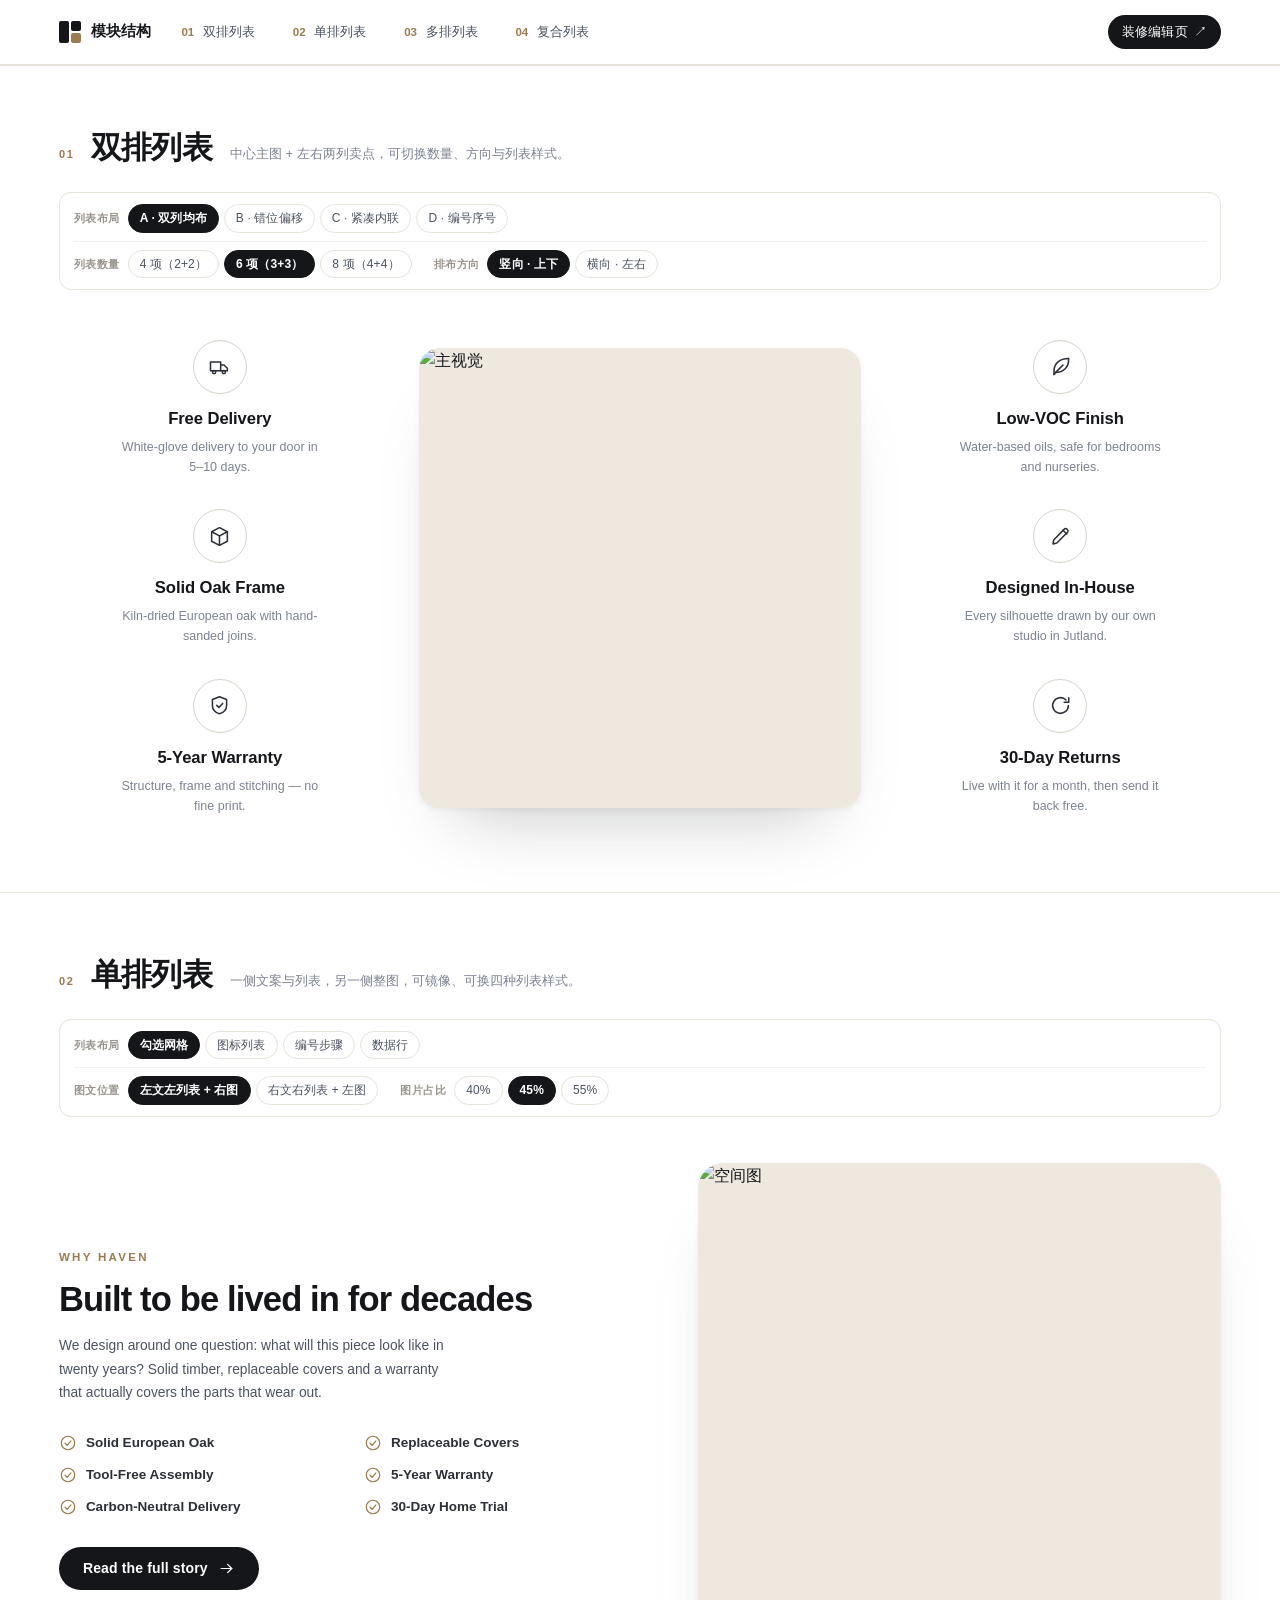
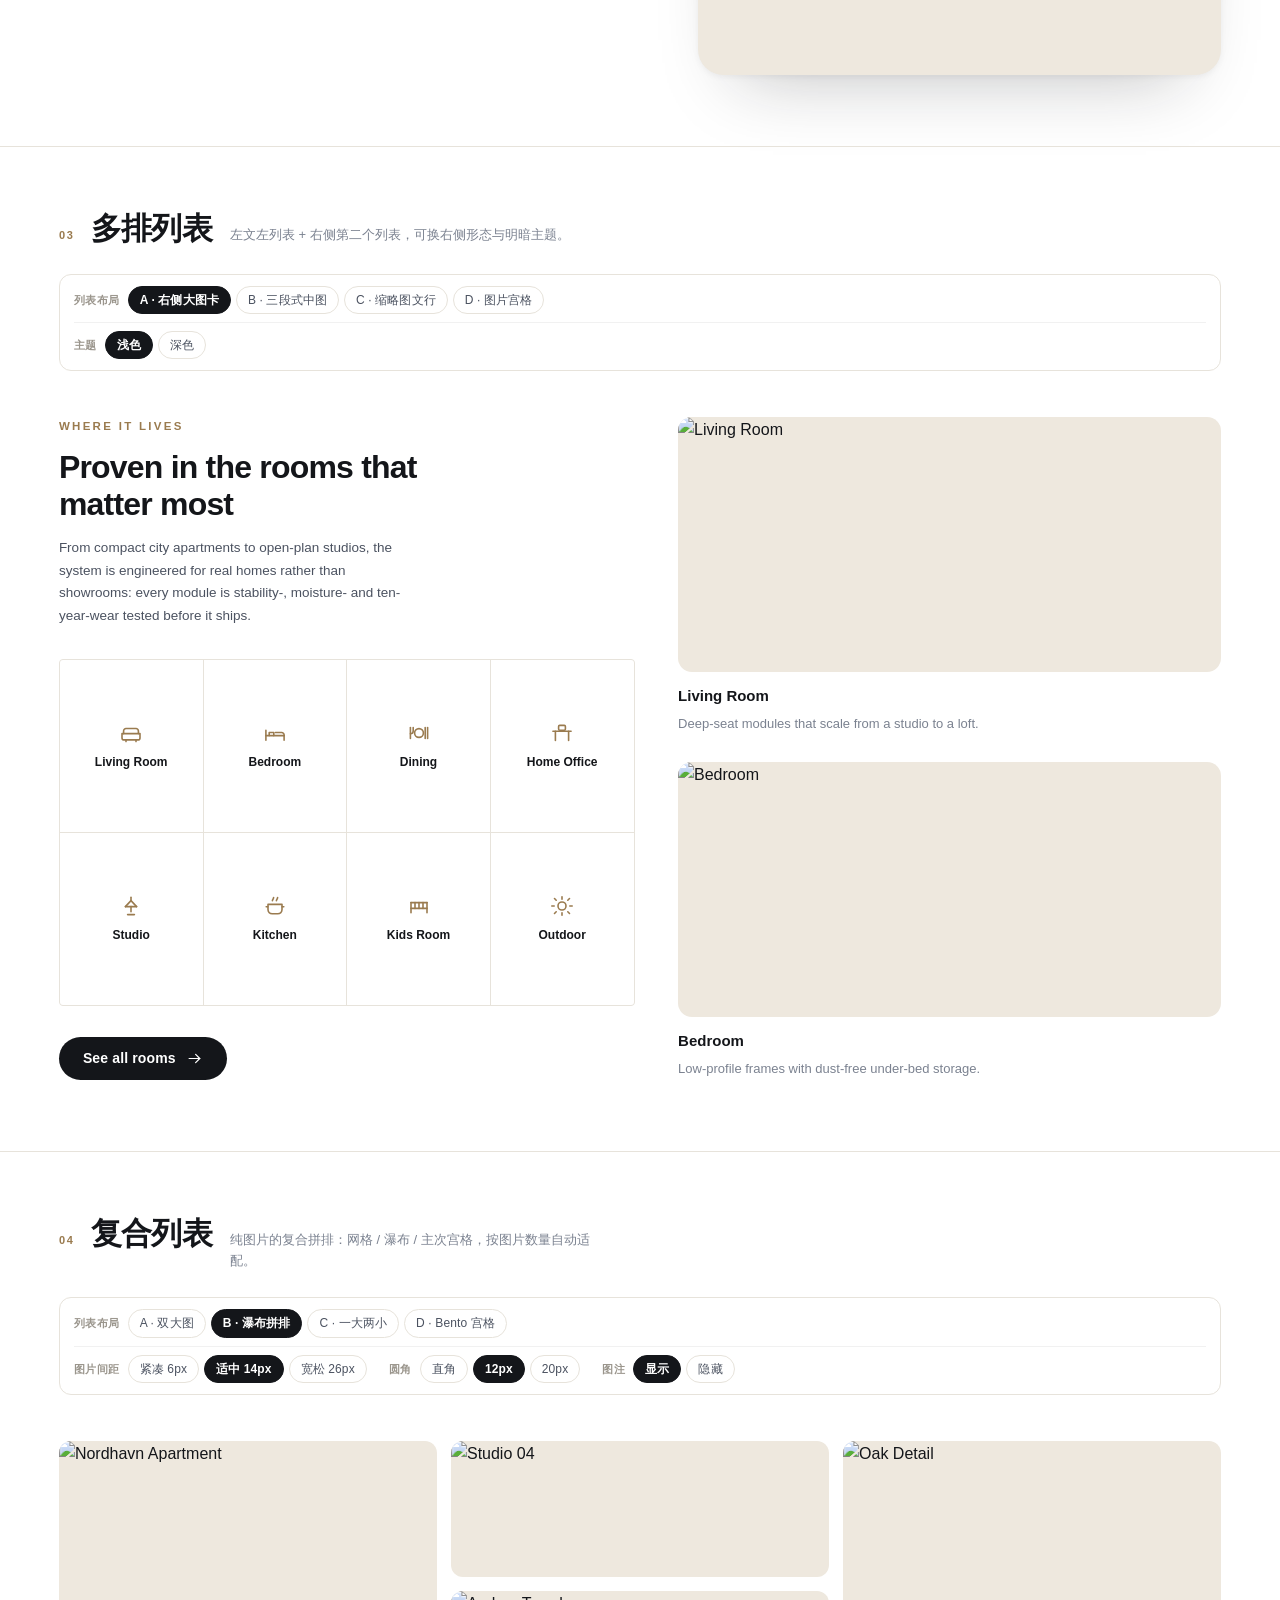
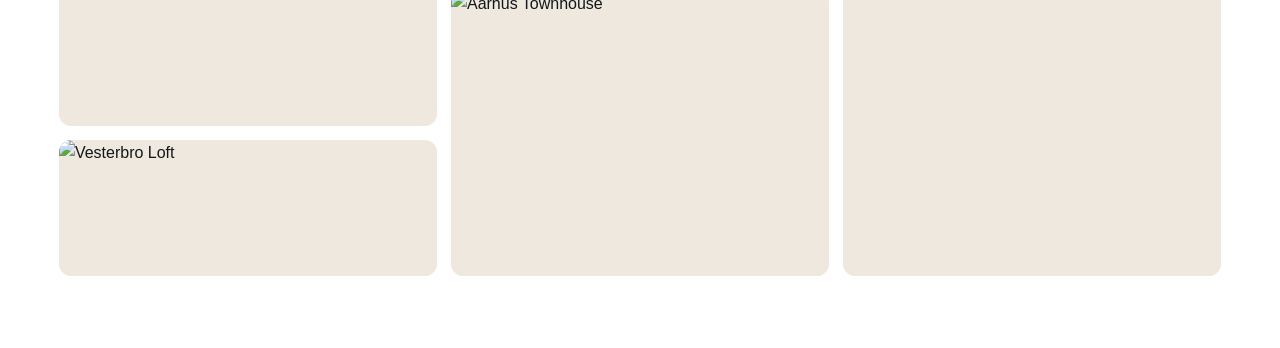
==== index.html @ e8565718 "装修编辑页：4 种结构排版切换 + 主图/列表/图文布局设置" ====
<!DOCTYPE html>
<html lang="zh-CN">
<head>
<meta charset="utf-8">
<meta name="viewport" content="width=device-width, initial-scale=1">
<title>模块结构 · 排版变体库</title>
<meta name="description" content="四类模块的多种排版切换：双排列表 / 单排列表 / 多排列表 / 复合列表。">
<link rel="stylesheet" href="assets/css/base.css">
<link rel="stylesheet" href="assets/css/mod1.css">
<link rel="stylesheet" href="assets/css/mod2.css">
<link rel="stylesheet" href="assets/css/mod3.css">
<link rel="stylesheet" href="assets/css/mod4.css">
</head>
<body>

<header class="topbar">
  <div class="topbar__inner">
    <a class="topbar__brand" href="#top">
      <span class="brand-mark"><i></i><i></i><i></i></span>
      模块结构
    </a>
    <nav class="topbar__nav">
      <a href="#m1"><b>01</b> 双排列表</a>
      <a href="#m2"><b>02</b> 单排列表</a>
      <a href="#m3"><b>03</b> 多排列表</a>
      <a href="#m4"><b>04</b> 复合列表</a>
    </nav>
    <a class="topbar__cta" href="editor.html">
      <span class="topbar__cta-long">装修编辑页</span>
      <span class="topbar__cta-short">编辑</span>
      ↗
    </a>
  </div>
</header>

<main id="top">

  <!-- ============ 结构1 ============ -->
  <section class="mod" id="m1">
    <div class="mod__inner">
      <header class="mod__head">
        <span class="mod__num">01</span>
        <div class="mod__titlewrap">
          <h2 class="mod__title">双排列表</h2>
          <p class="mod__desc">中心主图 + 左右两列卖点，可切换数量、方向与列表样式。</p>
        </div>
      </header>
      <div class="ctrl" data-ctrl="m1"></div>
      <div class="stage" data-stage="m1"></div>
    </div>
  </section>

  <!-- ============ 结构2 ============ -->
  <section class="mod" id="m2">
    <div class="mod__inner">
      <header class="mod__head">
        <span class="mod__num">02</span>
        <div class="mod__titlewrap">
          <h2 class="mod__title">单排列表</h2>
          <p class="mod__desc">一侧文案与列表，另一侧整图，可镜像、可换四种列表样式。</p>
        </div>
      </header>
      <div class="ctrl" data-ctrl="m2"></div>
      <div class="stage" data-stage="m2"></div>
    </div>
  </section>

  <!-- ============ 结构3 ============ -->
  <section class="mod" id="m3">
    <div class="mod__inner">
      <header class="mod__head">
        <span class="mod__num">03</span>
        <div class="mod__titlewrap">
          <h2 class="mod__title">多排列表</h2>
          <p class="mod__desc">左文左列表 + 右侧第二个列表，可换右侧形态与明暗主题。</p>
        </div>
      </header>
      <div class="ctrl" data-ctrl="m3"></div>
      <div class="stage" data-stage="m3"></div>
    </div>
  </section>

  <!-- ============ 结构4 ============ -->
  <section class="mod" id="m4">
    <div class="mod__inner">
      <header class="mod__head">
        <span class="mod__num">04</span>
        <div class="mod__titlewrap">
          <h2 class="mod__title">复合列表</h2>
          <p class="mod__desc">纯图片的复合拼排：网格 / 瀑布 / 主次宫格，按图片数量自动适配。</p>
        </div>
      </header>
      <div class="ctrl" data-ctrl="m4"></div>
      <div class="stage stage--full" data-stage="m4"></div>
    </div>
  </section>

</main>

<script src="assets/js/icons.js"></script>
<script src="assets/js/data.js"></script>
<script src="assets/js/mod1.js"></script>
<script src="assets/js/mod2.js"></script>
<script src="assets/js/mod3.js"></script>
<script src="assets/js/mod4.js"></script>
<script src="assets/js/main.js"></script>
</body>
</html>
---- assets/css/base.css ----
/* =========================================================
   base.css — 设计变量 / 页面骨架 / 控制条 / 通用按钮
   ========================================================= */

:root {
  /* 颜色 */
  --ink: #14161a;
  --ink-soft: #2b2f37;
  --body: #4b5260;
  --muted: #7b8290;
  --line: #e7e3db;
  --line-strong: #d6d1c7;
  --paper: #ffffff;
  --sand: #f6f2ec;
  --sand-deep: #eee8de;
  --accent: #9a7b4f;

  /* 版式 */
  --font: -apple-system, BlinkMacSystemFont, "Segoe UI", "PingFang SC",
    "Hiragino Sans GB", "Microsoft YaHei", Roboto, Helvetica, Arial, sans-serif;
  --serif: "Iowan Old Style", "Palatino Linotype", Georgia, "Songti SC", "Playfair Display", serif;

  --max: 1400px;
  --pad: clamp(20px, 4.6vw, 64px);

  /* 形状 */
  --r-sm: 10px;
  --r-md: 16px;
  --r-lg: 24px;

  /* 阴影 */
  --shadow-s: 0 1px 2px rgba(20, 22, 26, .04), 0 10px 24px -14px rgba(20, 22, 26, .16);
  --shadow-m: 0 2px 6px rgba(20, 22, 26, .05), 0 40px 70px -40px rgba(20, 22, 26, .28);

  color-scheme: light;
}

*, *::before, *::after { box-sizing: border-box; }

html {
  scroll-behavior: smooth;
  scroll-padding-top: 84px;
  -webkit-text-size-adjust: 100%;
}

body {
  margin: 0;
  font-family: var(--font);
  font-size: 16px;
  line-height: 1.65;
  color: var(--ink);
  background: var(--paper);
  -webkit-font-smoothing: antialiased;
  text-rendering: optimizeLegibility;
}

img { display: block; max-width: 100%; }
h1, h2, h3, h4, p, ul, figure { margin: 0; }
ul { list-style: none; padding: 0; }
a { color: inherit; text-decoration: none; }
button { font: inherit; color: inherit; cursor: pointer; border: 0; background: none; }
code {
  font-family: ui-monospace, SFMono-Regular, Menlo, Consolas, monospace;
  font-size: .88em;
  background: var(--sand);
  border: 1px solid var(--line);
  border-radius: 6px;
  padding: 1px 5px;
}
::selection { background: var(--ink); color: #fff; }

/* ---------- 顶栏 ---------- */
.topbar {
  position: sticky;
  top: 0;
  z-index: 60;
  background: rgba(255, 255, 255, .84);
  backdrop-filter: saturate(180%) blur(14px);
  -webkit-backdrop-filter: saturate(180%) blur(14px);
  border-bottom: 1px solid var(--line);
}
.topbar__inner {
  max-width: var(--max);
  margin: 0 auto;
  padding: 0 var(--pad);
  height: 64px;
  display: flex;
  align-items: center;
  justify-content: space-between;
  gap: 20px;
}
.topbar__brand {
  display: inline-flex;
  align-items: center;
  gap: 10px;
  font-weight: 650;
  font-size: 14.5px;
  letter-spacing: .01em;
  white-space: nowrap;
}
.brand-mark {
  width: 22px; height: 22px;
  display: grid;
  grid-template-columns: 1fr 1fr;
  grid-template-rows: 1fr 1fr;
  gap: 2px;
}
.brand-mark i { background: var(--ink); border-radius: 2px; }
.brand-mark i:nth-child(1) { grid-row: span 2; }
.brand-mark i:nth-child(3) { background: var(--accent); }

.topbar__nav {
  display: flex;
  align-items: center;
  gap: clamp(4px, 1.4vw, 18px);
  font-size: 13px;
  color: var(--body);
  overflow-x: auto;
  scrollbar-width: none;
}
.topbar__nav::-webkit-scrollbar { display: none; }
.topbar__nav a {
  white-space: nowrap;
  padding: 7px 10px;
  border-radius: 999px;
  transition: background .25s, color .25s;
}
.topbar__nav a b { color: var(--accent); font-weight: 700; margin-right: 5px; font-size: 11.5px; }
.topbar__nav a:hover { background: var(--sand); color: var(--ink); }
.topbar__cta {
  margin-left: auto;
  display: inline-flex;
  align-items: center;
  gap: 6px;
  height: 34px;
  padding: 0 14px;
  border-radius: 999px;
  background: var(--ink);
  color: #fff;
  font-size: 12.5px;
  letter-spacing: .02em;
  white-space: nowrap;
  transition: background .2s, transform .2s;
}
.topbar__cta:hover { background: #000; transform: translateY(-1px); }
.topbar__cta-short { display: none; }
@media (max-width: 980px) {
  .topbar__cta-long { display: none; }
  .topbar__cta-short { display: inline; }
  .topbar__cta { padding: 0 12px; }
}

/* ---------- 结构区块 ---------- */
.mod {
  position: relative;
  border-top: 1px solid var(--line);
  padding: clamp(38px, 5vw, 68px) 0 clamp(44px, 5.6vw, 76px);
  transition: background-color .45s ease, color .45s ease;
}
.mod__inner {
  max-width: var(--max);
  margin: 0 auto;
  padding: 0 var(--pad);
}
.mod__head {
  display: flex;
  align-items: baseline;
  gap: 16px;
  flex-wrap: wrap;
}
.mod__num {
  font-size: 11px;
  letter-spacing: .16em;
  color: var(--accent);
  font-weight: 700;
  align-self: baseline;
}
.mod__titlewrap {
  display: flex;
  align-items: baseline;
  gap: 18px;
  flex-wrap: wrap;
  flex: 1 1 auto;
}
.mod__title {
  font-size: clamp(22px, 2.4vw, 32px);
  line-height: 1.2;
  letter-spacing: -.022em;
  font-weight: 640;
  white-space: nowrap;
}
.mod__desc {
  color: var(--muted);
  font-size: clamp(13px, .9vw, 14px);
  line-height: 1.6;
  max-width: 52ch;
}

/* ---------- 控制条（不吸顶，两行） ---------- */
.ctrl {
  margin-top: clamp(18px, 2vw, 26px);
  padding: 11px 14px;
  border: 1px solid var(--line);
  border-radius: 12px;
  background: #fff;
}
.ctrl__row {
  display: flex;
  flex-wrap: wrap;
  align-items: center;
  gap: 8px 22px;
}
.ctrl__row + .ctrl__row {
  margin-top: 8px;
  padding-top: 8px;
  border-top: 1px solid rgba(20, 22, 26, .06);
}
/* 深色主题（结构3） */
.mod.is-dark .ctrl {
  background: #17191d;
  border-color: rgba(255, 255, 255, .14);
}
.mod.is-dark .ctrl__row + .ctrl__row { border-top-color: rgba(255, 255, 255, .12); }
.mod.is-dark .ctrl__label { color: rgba(255, 255, 255, .5); }
.mod.is-dark .chip {
  background: transparent;
  border-color: rgba(255, 255, 255, .22);
  color: rgba(255, 255, 255, .8);
}
.mod.is-dark .chip.is-on { background: #f4f2ee; border-color: #f4f2ee; color: #14161a; }
.ctrl__group { display: flex; align-items: center; gap: 8px; flex-wrap: wrap; }
.ctrl__label {
  font-size: 11px;
  letter-spacing: .04em;
  color: #9a958c;
  font-weight: 600;
  white-space: nowrap;
}
.ctrl__chips { display: flex; flex-wrap: wrap; gap: 5px; }
.chip {
  padding: 5px 11px;
  border-radius: 999px;
  border: 1px solid var(--line);
  background: transparent;
  color: var(--body);
  font-size: 12px;
  line-height: 1.35;
  letter-spacing: .01em;
  transition: background .18s, color .18s, border-color .18s;
}
.chip:hover { border-color: var(--ink); color: var(--ink); }
.chip.is-on {
  background: var(--ink);
  border-color: var(--ink);
  color: #fff;
  font-weight: 600;
}
.chip:disabled { opacity: .34; cursor: not-allowed; }
.chip:disabled:hover { border-color: var(--line); color: var(--body); }

/* ---------- 舞台 ---------- */
.stage {
  margin-top: clamp(32px, 3.6vw, 52px);
}
.stage--full { max-width: 100%; }
.stage.is-anim > * { animation: stageIn .5s cubic-bezier(.22, .61, .36, 1) both; }
@keyframes stageIn {
  from { opacity: 0; transform: translateY(14px); }
  to { opacity: 1; transform: none; }
}
@media (prefers-reduced-motion: reduce) {
  .stage.is-anim > * { animation: none; }
}

/* ---------- 图标（基础尺寸，防止 SVG 撑满容器） ---------- */
.ic {
  display: block;
  width: 20px;
  height: 20px;
  flex: 0 0 auto;
  stroke-width: 1.6;
}

/* ---------- 通用按钮 ---------- */
.btn {
  display: inline-flex;
  align-items: center;
  gap: 10px;
  align-self: flex-start;
  padding: 13px 24px;
  border-radius: 999px;
  background: var(--ink);
  color: #fff;
  font-size: 14px;
  font-weight: 550;
  line-height: 1.2;
  letter-spacing: .01em;
  white-space: nowrap;
  transition: background .25s ease, color .25s ease, transform .25s ease;
}
.btn:hover { background: #000; transform: translateY(-1px); }
.btn .ic {
  width: 17px;
  height: 17px;
  flex: 0 0 17px;
}
.btn .ic { stroke-width: 1.7; }

@media (prefers-reduced-motion: reduce) {
  .btn:hover { transform: none; }
}

/* ---------- 响应式 ---------- */
@media (max-width: 760px) {
  .topbar__inner { height: 58px; }
  .mod__titlewrap { gap: 8px; }
  .mod__desc { max-width: 100%; }
}
---- assets/css/mod1.css ----
/* =========================================================
   mod1.css — 结构1：中心图 + 左右双排列表
   ========================================================= */

.m1 { --m1-gap: clamp(22px, 3vw, 56px); }

.m1__grid {
  display: grid;
  grid-template-columns: minmax(0, 1fr) minmax(270px, 38%) minmax(0, 1fr);
  gap: var(--m1-gap);
  align-items: center;
}

.m1__col { min-width: 0; }
.m1__list {
  display: flex;
  flex-direction: column;
  gap: clamp(26px, 3.6vh, 52px);
}
.m1__item { min-width: 0; }

.m1__icon {
  display: inline-flex;
  align-items: center;
  justify-content: center;
  width: 54px;
  height: 54px;
  border-radius: 999px;
  border: 1px solid var(--line-strong);
  color: var(--ink-soft);
  margin-bottom: 14px;
}
.m1__icon .ic { width: 23px; height: 23px; }

.m1__text h3 {
  font-size: clamp(15.5px, 1.3vw, 20px);
  font-weight: 640;
  line-height: 1.3;
  letter-spacing: -.005em;
}
.m1__text p {
  margin-top: 7px;
  font-size: clamp(12.5px, .95vw, 14.5px);
  line-height: 1.62;
  color: var(--muted);
  max-width: 30ch;
}

.m1__media {
  position: relative;
  border-radius: clamp(16px, 1.6vw, 24px);
  overflow: hidden;
  background: var(--sand-deep);
  box-shadow: var(--shadow-m);
}
.m1__media img {
  width: 100%;
  height: 100%;
  aspect-ratio: 1 / 1.04;
  object-fit: cover;
}

/* ---------- A · 双列均布 ---------- */
.m1--a .m1__col { align-self: stretch; display: flex; align-items: center; }
.m1--a .m1__list { width: 100%; height: 100%; justify-content: space-between; padding-block: 4px; }
.m1--a .m1__item { text-align: center; }
.m1--a .m1__icon { margin-inline: auto; }
.m1--a .m1__text p { margin-inline: auto; }

/* ---------- B · 错位偏移 ---------- */
.m1--b .m1__grid {
  grid-template-columns: minmax(0, .92fr) minmax(290px, 42%) minmax(0, .92fr);
  gap: clamp(18px, 2.4vw, 40px);
  align-items: stretch;
}
.m1--b .m1__media img { aspect-ratio: 4 / 5; }
.m1--b .m1__col { display: flex; flex-direction: column; justify-content: center; }
.m1--b .m1__col--left { padding-bottom: clamp(40px, 7vw, 110px); }
.m1--b .m1__col--right { padding-top: clamp(40px, 7vw, 110px); }
.m1--b .m1__col--left .m1__item { text-align: right; }
.m1--b .m1__col--left .m1__text p { margin-left: auto; }
.m1--b .m1__list { gap: clamp(24px, 3vw, 44px); }
.m1--b .m1__icon { border: 0; width: 40px; height: 40px; margin-bottom: 8px; color: var(--accent); }
.m1--b .m1__icon .ic { width: 26px; height: 26px; }
.m1--b .m1__text h3 { font-size: clamp(17px, 1.5vw, 22px); letter-spacing: -.015em; }

/* ---------- C · 紧凑内联 ---------- */
.m1--c .m1__grid { grid-template-columns: minmax(0, 1.06fr) minmax(260px, 34%) minmax(0, 1.06fr); }
.m1--c .m1__media img { aspect-ratio: 1 / 1.12; }
.m1--c .m1__item { display: flex; align-items: flex-start; gap: 14px; }
.m1--c .m1__col--left .m1__item { flex-direction: row-reverse; text-align: right; }
.m1--c .m1__icon {
  width: 44px;
  height: 44px;
  border-radius: 12px;
  background: #fff;
  border: 1px solid var(--line);
  margin: 0;
  color: var(--ink-soft);
}
.m1--c .m1__icon .ic { width: 20px; height: 20px; }
.m1--c .m1__list { gap: clamp(18px, 2.4vw, 32px); }
.m1--c .m1__text h3 { font-size: clamp(14.5px, 1.15vw, 18px); }
.m1--c .m1__text p { margin-top: 4px; font-size: 12.5px; line-height: 1.55; }

/* ---------- D · 编号序号 ---------- */
.m1--d .m1__media img { aspect-ratio: 1 / 1; }
.m1--d .m1__num {
  display: block;
  font-size: clamp(30px, 3.1vw, 46px);
  font-weight: 700;
  line-height: 1;
  letter-spacing: -.04em;
  color: var(--ink);
  font-variant-numeric: tabular-nums;
}
.m1--d .m1__num::after {
  content: "";
  display: inline-block;
  vertical-align: middle;
  width: 28px;
  height: 6px;
  margin-left: 10px;
  background:
    radial-gradient(circle at 3px 3px, var(--accent) 1.6px, transparent 1.8px) 0 0 / 9px 6px repeat-x;
  opacity: .62;
}
.m1--d .m1__text h3 { margin-top: 12px; font-size: clamp(15px, 1.25vw, 19px); }
.m1--d .m1__col--left .m1__item { text-align: right; }
.m1--d .m1__col--left .m1__text p { margin-left: auto; }

/* ---------- 横向排布（列表项并排 + 左右交替阅读） ---------- */
.m1.is-h .m1__grid {
  grid-template-columns: minmax(0, 1fr) minmax(210px, 32%) minmax(0, 1fr);
  gap: clamp(14px, 1.8vw, 28px);
}
.m1.is-h .m1__col,
.m1.is-h .m1__col--left,
.m1.is-h .m1__col--right {
  align-self: center;
  padding-top: 0;
  padding-bottom: 0;
  display: block;
}
.m1.is-h .m1__list {
  flex-direction: row;
  flex-wrap: nowrap;
  align-items: flex-start;
  justify-content: center;
  gap: clamp(12px, 1.4vw, 24px);
  height: auto;
  width: 100%;
}
.m1.is-h .m1__item {
  flex: 1 1 0;
  min-width: 0;
  text-align: center;
  display: block;
}
.m1.is-h .m1__item .m1__text { text-align: center; }
.m1.is-h .m1__icon { margin-inline: auto; margin-bottom: 10px; }
.m1.is-h .m1__num { text-align: center; }
.m1.is-h .m1__num::after { display: none; }
.m1.is-h .m1__text h3 { font-size: clamp(13px, 1.05vw, 15.5px); }
.m1.is-h .m1__text p { font-size: 12px; line-height: 1.55; margin-top: 5px; }

/* 每侧 3 项以上时收起描述，保持一行干净 */
.m1.is-h-dense .m1__text p { display: none; }
.m1.is-h-dense .m1__text h3 { font-size: 13px; line-height: 1.4; }
.m1.is-h-dense .m1__icon { width: 40px; height: 40px; margin-bottom: 9px; }
.m1.is-h-dense .m1__icon .ic { width: 19px; height: 19px; }
.m1.is-h-dense .m1__num { font-size: clamp(20px, 1.9vw, 28px); }
.m1.is-h .m1__media img { aspect-ratio: 4 / 3; }

/* ---------- 响应式 ---------- */
/* ≤1080：图片置顶，左右两列列表合并成同一个网格，避免出现空洞 */
@media (max-width: 1080px) {
  .m1 .m1__grid,
  .m1.is-h .m1__grid {
    grid-template-columns: repeat(2, minmax(0, 1fr));
    gap: clamp(20px, 3.2vw, 30px) clamp(18px, 2.6vw, 26px);
  }

  .m1 .m1__grid > .m1__col,
  .m1--a .m1__col,
  .m1--b .m1__col,
  .m1.is-h .m1__col,
  .m1 .m1__grid > .m1__col > .m1__list,
  .m1--a .m1__list,
  .m1.is-h .m1__list { display: contents; }

  .m1__media { grid-column: 1 / -1; order: -1; }
  .m1__media img,
  .m1--b .m1__media img,
  .m1--c .m1__media img,
  .m1--d .m1__media img,
  .m1.is-h .m1__media img { aspect-ratio: 16 / 10; border-radius: clamp(14px, 2vw, 20px); }

  .m1__item,
  .m1.is-h .m1__item {
    display: block;
    flex: none;
    padding: 0;
    text-align: left;
  }
  .m1--a .m1__item,
  .m1--b .m1__col--left .m1__item,
  .m1--d .m1__col--left .m1__item,
  .m1.is-h .m1__item { text-align: left; }

  .m1 .m1__item .m1__text,
  .m1.is-h .m1__item .m1__text { text-align: left; }

  .m1__icon,
  .m1--a .m1__icon,
  .m1--b .m1__icon,
  .m1.is-h .m1__icon,
  .m1.is-h-dense .m1__icon {
    width: 44px;
    height: 44px;
    margin: 0 0 10px;
    border: 1px solid var(--line-strong);
    color: var(--ink-soft);
  }
  .m1__icon .ic,
  .m1.is-h-dense .m1__icon .ic { width: 20px; height: 20px; }

  .m1__text h3,
  .m1.is-h .m1__text h3,
  .m1.is-h-dense .m1__text h3 { font-size: 15.5px; line-height: 1.35; }
  .m1__text p,
  .m1.is-h .m1__text p,
  .m1.is-h-dense .m1__text p,
  .m1.is-h .m1__text p {
    display: block;
    font-size: 13px;
    margin-top: 5px;
  }
  .m1--a .m1__text p,
  .m1--b .m1__col--left .m1__text p,
  .m1--d .m1__col--left .m1__text p { margin-inline: 0; }
  .m1__num,
  .m1.is-h-dense .m1__num { font-size: 26px; }

  .m1--c .m1__item,
  .m1.is-h.m1--c .m1__item {
    display: flex;
    flex-direction: row;
    gap: 12px;
    align-items: flex-start;
  }
}

@media (max-width: 640px) {
  .m1 .m1__grid,
  .m1.is-h .m1__grid { grid-template-columns: minmax(0, 1fr); }
  .m1__text p { max-width: none; }
}
---- assets/css/mod2.css ----
/* =========================================================
   mod2.css — 结构2：一侧文案 + 列表，另一侧整图
   ========================================================= */

.m2 { --split: 45%; }
.m2.is-r40 { --split: 40%; }
.m2.is-r45 { --split: 45%; }
.m2.is-r55 { --split: 55%; }

.m2__grid {
  display: grid;
  /* --split 始终代表「图片占比」 */
  grid-template-columns: minmax(0, 1fr) var(--split);
  gap: clamp(24px, 4vw, 72px);
  align-items: stretch;
}
.m2.is-reversed .m2__grid {
  grid-template-columns: var(--split) minmax(0, 1fr);
}
.m2.is-reversed .m2__body { order: 2; }
.m2.is-reversed .m2__media { order: 1; }

/* ---------- 文案栏 ---------- */
.m2__body { align-self: center; min-width: 0; }
.m2__eyebrow {
  font-size: 11.5px;
  letter-spacing: .2em;
  text-transform: uppercase;
  color: var(--accent);
  font-weight: 650;
}
.m2__title {
  margin-top: 13px;
  font-size: clamp(26px, 2.7vw, 42px);
  line-height: 1.12;
  letter-spacing: -.025em;
  font-weight: 650;
}
.m2__lede {
  margin-top: 16px;
  color: var(--body);
  font-size: clamp(13.8px, 1.02vw, 15.8px);
  line-height: 1.68;
  max-width: 52ch;
}
.m2__cta { margin-top: clamp(20px, 2.6vw, 30px); }
.m2 .is-accent { color: var(--accent); }

/* ---------- 图片 ---------- */
.m2__media {
  position: relative;
  margin: 0;
  border-radius: clamp(18px, 2vw, 28px);
  overflow: hidden;
  background: var(--sand-deep);
  box-shadow: var(--shadow-m);
}
.m2__media img {
  width: 100%;
  height: 100%;
  min-height: clamp(340px, 40vw, 560px);
  object-fit: cover;
}

/* ---------- 列表：勾选网格 ---------- */
.m2__list--check {
  margin-top: clamp(20px, 2.4vw, 30px);
  display: grid;
  grid-template-columns: repeat(2, minmax(0, 1fr));
  gap: 13px 22px;
}
.m2__list--check .m2__item {
  display: flex;
  align-items: center;
  gap: 9px;
  font-size: clamp(13.5px, 1vw, 15px);
  font-weight: 620;
  line-height: 1.4;
  color: var(--ink-soft);
}
.m2__list--check .ic { width: 18px; height: 18px; }

/* ---------- 列表：图标列表 ---------- */
.m2__list--icon {
  margin-top: clamp(20px, 2.4vw, 28px);
  display: grid;
  gap: clamp(13px, 1.5vw, 19px);
}
.m2__list--icon .m2__item { display: flex; align-items: flex-start; gap: 14px; }
.m2__badge {
  width: 42px;
  height: 42px;
  flex: 0 0 auto;
  border-radius: 12px;
  background: #fff;
  border: 1px solid var(--line);
  display: grid;
  place-items: center;
  color: var(--ink-soft);
}
.m2__badge .ic { width: 21px; height: 21px; }

/* ---------- 列表：编号步骤 ---------- */
.m2__list--num {
  margin-top: clamp(20px, 2.4vw, 28px);
  display: grid;
}
.m2__list--num .m2__item {
  display: grid;
  grid-template-columns: auto minmax(0, 1fr);
  gap: 16px;
  padding: clamp(11px, 1.3vw, 15px) 0;
  border-top: 1px solid var(--line);
}
.m2__list--num .m2__item:last-child { border-bottom: 1px solid var(--line); }
.m2__num {
  font-size: 14px;
  font-weight: 700;
  letter-spacing: .06em;
  color: var(--accent);
  padding-top: 2px;
  font-variant-numeric: tabular-nums;
}

/* ---------- 列表：数据行 ---------- */
.m2__list--stat {
  margin-top: clamp(20px, 2.4vw, 28px);
  display: grid;
}
.m2__list--stat .m2__item {
  display: grid;
  grid-template-columns: minmax(92px, auto) minmax(0, 1fr);
  align-items: center;
  gap: clamp(14px, 2vw, 28px);
  padding: clamp(13px, 1.5vw, 18px) 0;
  border-top: 1px solid var(--line);
}
.m2__list--stat .m2__item:last-child { border-bottom: 1px solid var(--line); }
.m2__stat {
  font-size: clamp(23px, 2.3vw, 33px);
  font-weight: 650;
  letter-spacing: -.03em;
  line-height: 1;
  white-space: nowrap;
}

/* ---------- 列表通用文本 ---------- */
.m2__text h4 {
  font-size: clamp(14px, 1.05vw, 15.5px);
  font-weight: 650;
  line-height: 1.35;
  letter-spacing: -.005em;
}
.m2__text p {
  margin-top: 3px;
  font-size: clamp(12.5px, .92vw, 13.5px);
  line-height: 1.58;
  color: var(--muted);
}

/* ---------- 响应式 ---------- */
@media (max-width: 1080px) {
  .m2__grid,
  .m2.is-reversed .m2__grid { grid-template-columns: minmax(0, 1fr); gap: clamp(20px, 3.4vw, 34px); }
  .m2__media,
  .m2.is-reversed .m2__media { order: -1; }
  .m2.is-reversed .m2__body { order: 0; }
  .m2__media img { min-height: clamp(230px, 46vw, 400px); }
  .m2__lede { max-width: none; }
}
@media (max-width: 620px) {
  .m2__list--check { grid-template-columns: minmax(0, 1fr); }
  .m2__list--stat .m2__item { grid-template-columns: minmax(0, 1fr); gap: 6px; }
}
---- assets/css/mod3.css ----
/* =========================================================
   mod3.css — 结构3：左文 + 左列表 | 右列表
   含深色主题（.mod.is-dark）
   ========================================================= */

/* ---------- 深色主题：只改该区块的变量 ---------- */
.mod.is-dark {
  background: #0e1014;
  --ink: #f4f2ee;
  --ink-soft: #e3e0d9;
  --body: #b7bbc3;
  --muted: #8c919b;
  --line: rgba(255, 255, 255, .13);
  --line-strong: rgba(255, 255, 255, .24);
  --paper: #14171c;
  --sand: #1a1e24;
  --sand-deep: #232830;
  --accent: #c8a86a;
  color: var(--ink);
}
.mod.is-dark .ctrl {
  background: rgba(255, 255, 255, .05);
  border-color: rgba(255, 255, 255, .14);
}
.mod.is-dark .chip {
  background: rgba(255, 255, 255, .06);
  border-color: rgba(255, 255, 255, .22);
  color: var(--body);
}
.mod.is-dark .chip:hover { border-color: #fff; color: #fff; }
.mod.is-dark .chip.is-on { background: #fff; border-color: #fff; color: #111; }
.mod.is-dark .chip:disabled { opacity: .3; }
.mod.is-dark .btn { background: #fff; color: #111; }
.mod.is-dark .btn:hover { background: #e8e5df; }
.mod.is-dark .m3__app:hover { background: #1e232a; }
.mod.is-dark .m3__dot { border-color: rgba(255, 255, 255, .18); }

/* ---------- 布局骨架 ---------- */
.m3__grid {
  display: grid;
  gap: clamp(24px, 3.4vw, 64px);
  align-items: start;
}
.m3--a .m3__grid,
.m3--c .m3__grid,
.m3--d .m3__grid { grid-template-columns: minmax(0, 1.06fr) minmax(0, 1fr); }
.m3--a .m3__grid { align-items: stretch; }
.m3--a .m3__main {
  display: flex;
  flex-direction: column;
  gap: clamp(18px, 2.4vw, 34px);
}
.m3--a .m3__main > * { margin-block: 0; }
.m3--a .m3__main .btn { align-self: flex-start; margin-top: 0; }
/* 图标网格吸收多余高度，让两栏底部齐平 */
.m3--a .m3__apps {
  flex: 1 1 auto;
  min-height: 0;
  align-content: stretch;
  margin-top: 0;
}
.m3--b .m3__grid {
  grid-template-columns: minmax(0, 1fr) minmax(200px, .72fr) minmax(0, 1fr);
  align-items: center;
}
.m3__main { min-width: 0; }
.m3__aside { min-width: 0; }

.m3__eyebrow {
  font-size: 11.5px;
  letter-spacing: .2em;
  text-transform: uppercase;
  color: var(--accent);
  font-weight: 650;
}
.m3__title {
  margin-top: 13px;
  font-size: clamp(23px, 2.5vw, 38px);
  line-height: 1.14;
  letter-spacing: -.025em;
  font-weight: 650;
  max-width: 22ch;
}
.m3__para {
  margin-top: 15px;
  color: var(--body);
  font-size: clamp(13.5px, 1vw, 15.5px);
  line-height: 1.68;
  max-width: 48ch;
}
.m3__main .btn { margin-top: clamp(22px, 2.6vw, 32px); }

/* ---------- 左列表：4×2 图标网格 ---------- */
.m3__apps {
  margin-top: clamp(24px, 2.8vw, 36px);
  display: grid;
  grid-template-columns: repeat(4, minmax(0, 1fr));
  gap: 1px;
  background: var(--line);
  border: 1px solid var(--line);
  border-radius: 4px;
  overflow: hidden;
}
.m3__app {
  background: var(--paper);
  display: grid;
  justify-items: center;
  align-content: center;
  gap: 9px;
  padding: clamp(15px, 1.7vw, 23px) 8px;
  text-align: center;
  font-size: clamp(12px, .92vw, 13px);
  font-weight: 620;
  line-height: 1.35;
  transition: background .3s ease;
}
.m3__app .ic { width: 24px; height: 24px; color: var(--accent); }

/* ---------- 左列表：材质色板 ---------- */
.m3__swatches {
  margin-top: clamp(24px, 2.8vw, 34px);
  display: flex;
  flex-wrap: wrap;
  gap: 16px clamp(14px, 1.6vw, 22px);
}
.m3__swatch {
  display: grid;
  justify-items: center;
  gap: 8px;
  font-size: 11.5px;
  letter-spacing: .04em;
  color: var(--body);
  text-align: center;
}
.m3__dot {
  width: clamp(44px, 4.4vw, 58px);
  aspect-ratio: 1;
  border-radius: 999px;
  background: var(--tone, #ccc);
  border: 1px solid rgba(0, 0, 0, .08);
  box-shadow: inset 0 -8px 16px rgba(0, 0, 0, .1);
  transition: transform .3s ease, box-shadow .3s ease;
}
.m3__swatch:hover .m3__dot {
  transform: translateY(-2px);
  box-shadow: inset 0 -8px 16px rgba(0, 0, 0, .1), 0 8px 18px -10px rgba(0, 0, 0, .5);
}

/* ---------- 左列表：横排标签 ---------- */
.m3__chips {
  margin-top: clamp(22px, 2.6vw, 32px);
  display: flex;
  flex-wrap: wrap;
  gap: 8px;
}
.m3__chips li {
  display: inline-flex;
  align-items: center;
  gap: 8px;
  padding: 8px 14px;
  border: 1px solid var(--line-strong);
  border-radius: 999px;
  font-size: clamp(12px, .92vw, 13px);
  font-weight: 620;
  color: var(--ink-soft);
  transition: background .25s, color .25s, border-color .25s;
}
.m3__chips li:hover { background: var(--ink); color: var(--paper); border-color: var(--ink); }
.m3__chips .ic { width: 17px; height: 17px; color: var(--accent); }
.m3__chips li:hover .ic { color: inherit; }

/* ---------- 左列表：编号步骤 ---------- */
.m3__steps {
  list-style: none;
  margin: clamp(22px, 2.6vw, 32px) 0 0;
  padding: 0;
  display: grid;
}
.m3__steps li {
  display: grid;
  grid-template-columns: auto minmax(0, 1fr);
  gap: 16px;
  padding: clamp(12px, 1.4vw, 16px) 0;
  border-top: 1px solid var(--line);
}
.m3__steps li:last-child { border-bottom: 1px solid var(--line); }
.m3__step-no {
  font-size: 12.5px;
  font-weight: 700;
  letter-spacing: .06em;
  color: var(--accent);
  padding-top: 3px;
  font-variant-numeric: tabular-nums;
}
.m3__steps h4 { font-size: 14.5px; font-weight: 650; }
.m3__steps p { margin-top: 3px; font-size: 12.5px; color: var(--muted); line-height: 1.55; max-width: 40ch; }

/* ---------- 右列表：大图卡 ---------- */
.m3__cards { display: grid; gap: clamp(18px, 2.2vw, 30px); }
.m3__card figure {
  margin: 0 0 12px;
  border-radius: 14px;
  overflow: hidden;
  background: var(--sand-deep);
  aspect-ratio: 16 / 7.5;
}
.m3__card img {
  width: 100%;
  height: 100%;
  object-fit: cover;
  transition: transform .8s cubic-bezier(.2, .6, .3, 1);
}
.m3__card:hover img { transform: scale(1.045); }
.m3__card h4 { font-size: clamp(15px, 1.15vw, 17px); font-weight: 650; }
.m3__card p { margin-top: 5px; font-size: 13px; line-height: 1.6; color: var(--muted); max-width: 46ch; }

/* ---------- 右列表：紧凑图标列表 ---------- */
.m3__compact { display: grid; gap: clamp(15px, 1.9vw, 24px); }
.m3__compact li { display: flex; gap: 13px; align-items: flex-start; }
.m3__compact .ic { width: 22px; height: 22px; color: var(--accent); margin-top: 1px; }
.m3__compact h4 { font-size: 14.5px; font-weight: 650; }
.m3__compact p { margin-top: 2px; font-size: 12.5px; line-height: 1.55; color: var(--muted); }

/* ---------- 右列表：缩略图文行 ---------- */
.m3__rows { display: grid; gap: clamp(12px, 1.6vw, 20px); }
.m3__row {
  display: grid;
  grid-template-columns: clamp(86px, 26%, 132px) minmax(0, 1fr);
  gap: clamp(14px, 1.6vw, 20px);
  align-items: center;
  padding-bottom: clamp(12px, 1.6vw, 18px);
  border-bottom: 1px solid var(--line);
}
.m3__row:last-child { border-bottom: 0; padding-bottom: 0; }
.m3__row figure {
  margin: 0;
  border-radius: 10px;
  overflow: hidden;
  aspect-ratio: 4 / 3;
  background: var(--sand-deep);
}
.m3__row img { width: 100%; height: 100%; object-fit: cover; }
.m3__row h4 { font-size: 14.5px; font-weight: 650; }
.m3__row p { margin-top: 4px; font-size: 12.5px; line-height: 1.55; color: var(--muted); }

/* ---------- 右列表：2×2 图片宫格 ---------- */
.m3__tiles {
  display: grid;
  grid-template-columns: repeat(2, minmax(0, 1fr));
  gap: clamp(10px, 1.2vw, 16px);
}
.m3__tile {
  position: relative;
  border-radius: 12px;
  overflow: hidden;
  aspect-ratio: 4 / 3.3;
  background: var(--sand-deep);
}
.m3__tile img {
  width: 100%;
  height: 100%;
  object-fit: cover;
  transition: transform .8s cubic-bezier(.2, .6, .3, 1);
}
.m3__tile:hover img { transform: scale(1.05); }
.m3__tile::after {
  content: "";
  position: absolute;
  inset: 0;
  background: linear-gradient(to top, rgba(0, 0, 0, .58), rgba(0, 0, 0, 0) 58%);
}
.m3__tile span {
  position: absolute;
  z-index: 1;
  left: 13px;
  bottom: 11px;
  color: #fff;
  font-size: 12.5px;
  font-weight: 620;
  letter-spacing: .01em;
}

/* ---------- 三段式中图 ---------- */
.m3__media {
  margin: 0;
  border-radius: 16px;
  overflow: hidden;
  background: var(--sand-deep);
  aspect-ratio: 3 / 4.2;
}
.m3__media img { width: 100%; height: 100%; object-fit: cover; }

/* ---------- 响应式 ---------- */
@media (max-width: 1080px) {
  .m3--a .m3__grid,
  .m3--c .m3__grid,
  .m3--d .m3__grid { grid-template-columns: minmax(0, 1fr); }
  .m3--b .m3__grid { grid-template-columns: minmax(0, 1fr) minmax(0, .8fr); }
  .m3--b .m3__aside { grid-column: 1 / -1; display: grid; grid-template-columns: repeat(2, minmax(0, 1fr)); gap: 16px 22px; }
  .m3__compact { grid-template-columns: repeat(2, minmax(0, 1fr)); }
  .m3__tiles { max-width: 640px; }
}
@media (max-width: 760px) {
  .m3--b .m3__grid { grid-template-columns: minmax(0, 1fr); }
  .m3--b .m3__media { aspect-ratio: 16 / 10; }
  .m3__compact { grid-template-columns: minmax(0, 1fr); }
  .m3__apps { grid-template-columns: repeat(2, minmax(0, 1fr)); }
  .m3__chips li { padding: 7px 12px; }
}
---- assets/css/mod4.css ----
/* =========================================================
   mod4.css — 结构4：复合图片列表
   ========================================================= */

.m4 { --m4-gap: 14px; --m4-r: 12px; }
.m4.is-gap-s { --m4-gap: 6px; }
.m4.is-gap-m { --m4-gap: 14px; }
.m4.is-gap-l { --m4-gap: 26px; }
.m4.is-r0 { --m4-r: 0px; }
.m4.is-r12 { --m4-r: 12px; }
.m4.is-r20 { --m4-r: 20px; }

.m4__grid {
  display: grid;
  gap: var(--m4-gap);
  grid-auto-rows: clamp(96px, 10.6vw, 158px);
}

.m4__cell {
  position: relative;
  overflow: hidden;
  border-radius: var(--m4-r);
  background: var(--sand-deep);
  transition: border-radius .4s ease;
}
.m4__cell img {
  width: 100%;
  height: 100%;
  object-fit: cover;
  transition: transform .9s cubic-bezier(.2, .6, .3, 1), filter .5s ease;
}
.m4__cell:hover img { transform: scale(1.045); }

/* 图注 */
.m4__cap {
  position: absolute;
  inset: auto 0 0 0;
  padding: 16px 16px 14px;
  display: flex;
  align-items: baseline;
  justify-content: space-between;
  gap: 10px;
  background: linear-gradient(to top, rgba(8, 10, 12, .72), rgba(8, 10, 12, 0));
  color: #fff;
  opacity: 0;
  transform: translateY(8px);
  transition: opacity .45s ease, transform .45s ease;
  pointer-events: none;
}
.m4.has-caps .m4__cell:hover .m4__cap,
.m4.has-caps .m4__cell:focus-within .m4__cap { opacity: 1; transform: none; }
.m4__cap b { font-size: 13.5px; font-weight: 620; letter-spacing: .01em; }
.m4__cap em {
  font-style: normal;
  font-size: 10.5px;
  letter-spacing: .14em;
  text-transform: uppercase;
  opacity: .78;
  white-space: nowrap;
}

/* ---------- A · 双大图并列 ---------- */
.m4--a .m4__grid {
  grid-template-columns: repeat(2, minmax(0, 1fr));
  grid-auto-rows: auto;
}
.m4--a .m4__cell { aspect-ratio: 4 / 3; }

/* ---------- B · 瀑布拼排（5 图） ---------- */
.m4--b .m4__grid {
  grid-template-columns: repeat(3, minmax(0, 1fr));
  grid-template-rows: repeat(3, clamp(96px, 10.6vw, 158px));
}
.m4--b .m4__cell--1 { grid-area: 1 / 1 / 3 / 2; }
.m4--b .m4__cell--2 { grid-area: 1 / 2 / 2 / 3; }
.m4--b .m4__cell--3 { grid-area: 2 / 2 / 4 / 3; }
.m4--b .m4__cell--4 { grid-area: 1 / 3 / 4 / 4; }
.m4--b .m4__cell--5 { grid-area: 3 / 1 / 4 / 2; }

/* ---------- C · 一大两小 ---------- */
.m4--c .m4__grid {
  grid-template-columns: 1.45fr 1fr;
  grid-template-rows: repeat(2, clamp(120px, 13vw, 196px));
}
.m4--c .m4__cell--1 { grid-area: 1 / 1 / 3 / 2; }
.m4--c .m4__cell--2 { grid-area: 1 / 2 / 2 / 3; }
.m4--c .m4__cell--3 { grid-area: 2 / 2 / 3 / 3; }

/* ---------- D · Bento 宫格（1 主 + 4 小） ---------- */
.m4--d .m4__grid {
  grid-template-columns: repeat(3, minmax(0, 1fr));
  grid-template-rows: repeat(3, clamp(100px, 11vw, 164px));
}
.m4--d .m4__cell--1 { grid-area: 1 / 1 / 3 / 3; }
.m4--d .m4__cell--2 { grid-area: 1 / 3 / 2 / 4; }
.m4--d .m4__cell--3 { grid-area: 2 / 3 / 3 / 4; }
.m4--d .m4__cell--4 { grid-area: 3 / 1 / 4 / 2; }
.m4--d .m4__cell--5 { grid-area: 3 / 2 / 4 / 4; }

/* ---------- 响应式 ---------- */
@media (max-width: 900px) {
  .m4--a .m4__grid { grid-template-columns: minmax(0, 1fr); }
  .m4--b .m4__grid {
    grid-template-columns: repeat(2, minmax(0, 1fr));
    grid-template-rows: repeat(4, minmax(90px, 20vw));
  }
  .m4--b .m4__cell--1 { grid-area: 1 / 1 / 3 / 2; }
  .m4--b .m4__cell--2 { grid-area: 1 / 2 / 2 / 3; }
  .m4--b .m4__cell--3 { grid-area: 2 / 2 / 4 / 3; }
  .m4--b .m4__cell--4 { grid-area: 3 / 1 / 4 / 2; }
  .m4--b .m4__cell--5 { grid-area: 4 / 1 / 5 / 3; }
  .m4--c .m4__grid { grid-template-columns: repeat(2, minmax(0, 1fr)); grid-template-rows: auto; }
  .m4--c .m4__cell { grid-area: auto !important; aspect-ratio: 4 / 3; }
  .m4--c .m4__cell--1 { grid-column: 1 / -1 !important; aspect-ratio: 16 / 10; }
  .m4--d .m4__grid {
    grid-template-columns: repeat(2, minmax(0, 1fr));
    grid-template-rows: repeat(4, minmax(90px, 19vw));
  }
  .m4--d .m4__cell--1 { grid-area: 1 / 1 / 3 / 3; }
  .m4--d .m4__cell--2 { grid-area: 3 / 1 / 4 / 2; }
  .m4--d .m4__cell--3 { grid-area: 3 / 2 / 4 / 3; }
  .m4--d .m4__cell--4 { grid-area: 4 / 1 / 5 / 2; }
  .m4--d .m4__cell--5 { grid-area: 4 / 2 / 5 / 3; }
  .m4__cap { opacity: 1; transform: none; }
}
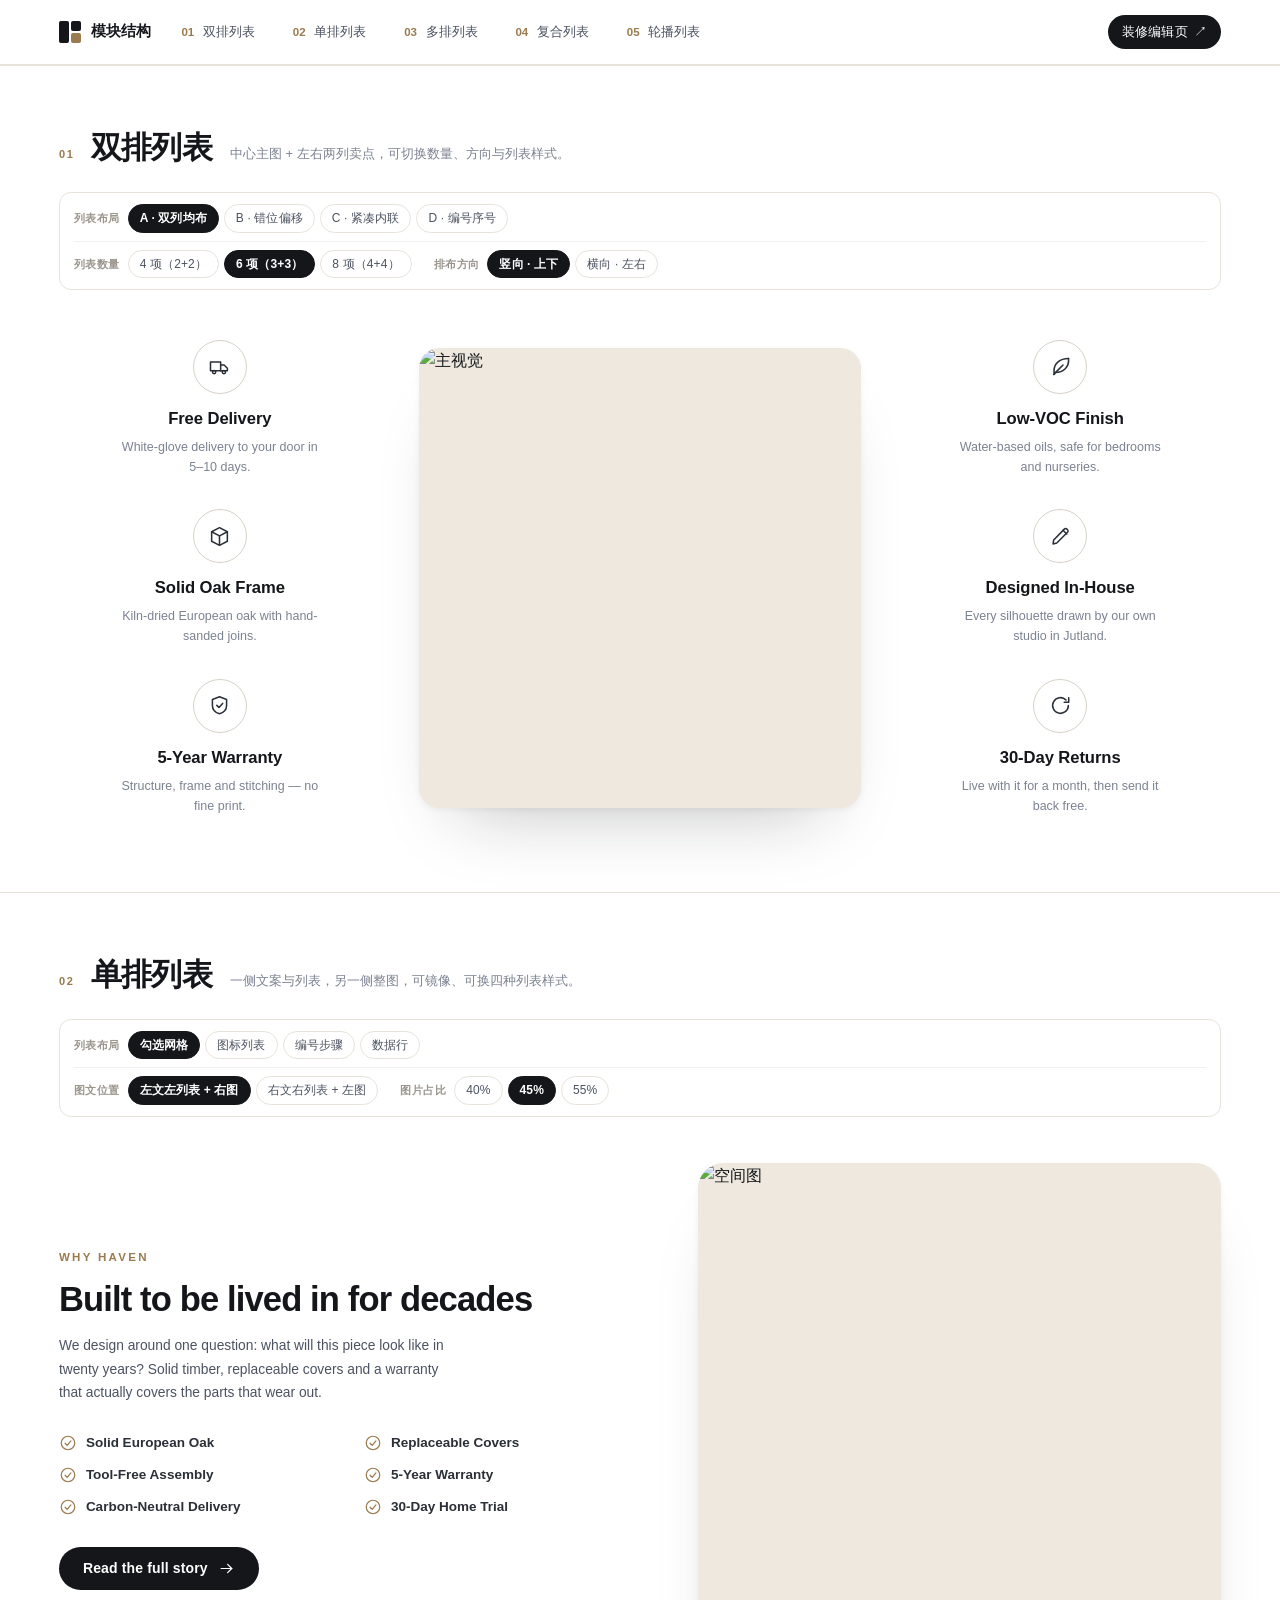
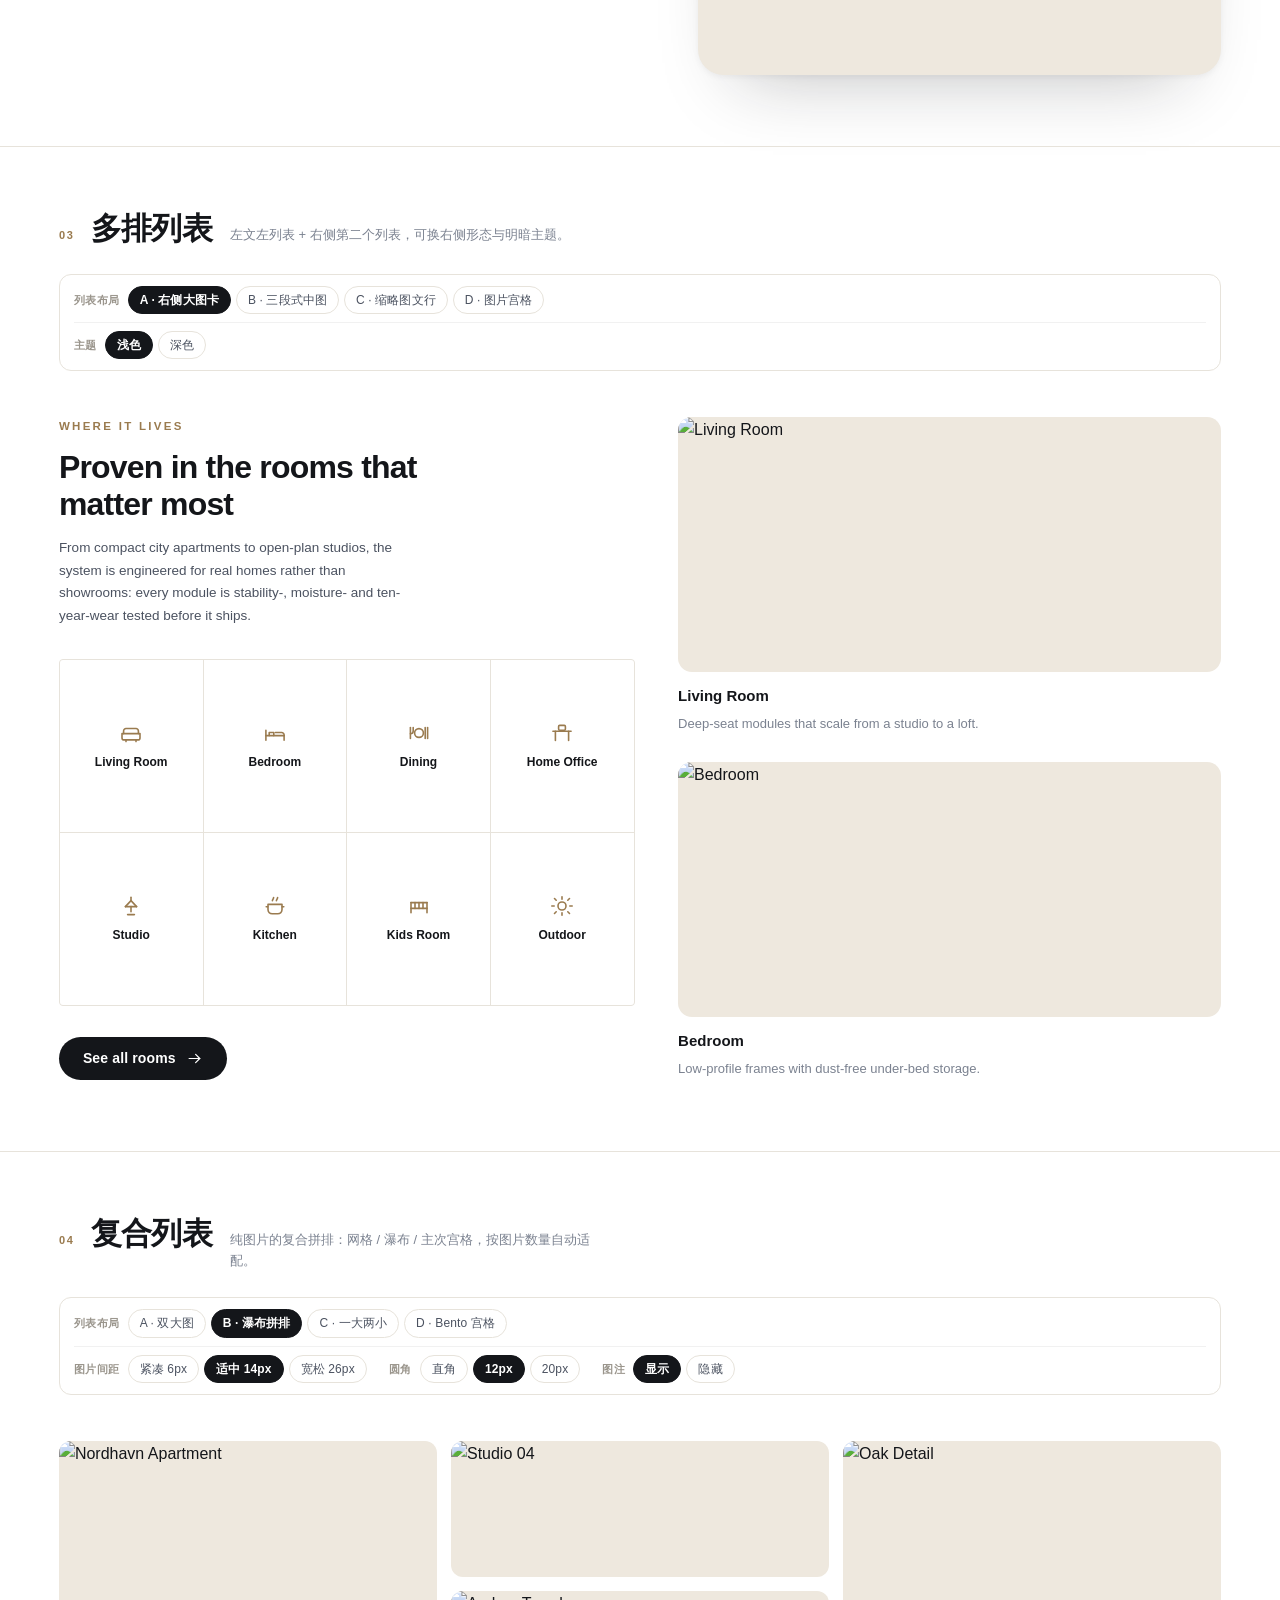
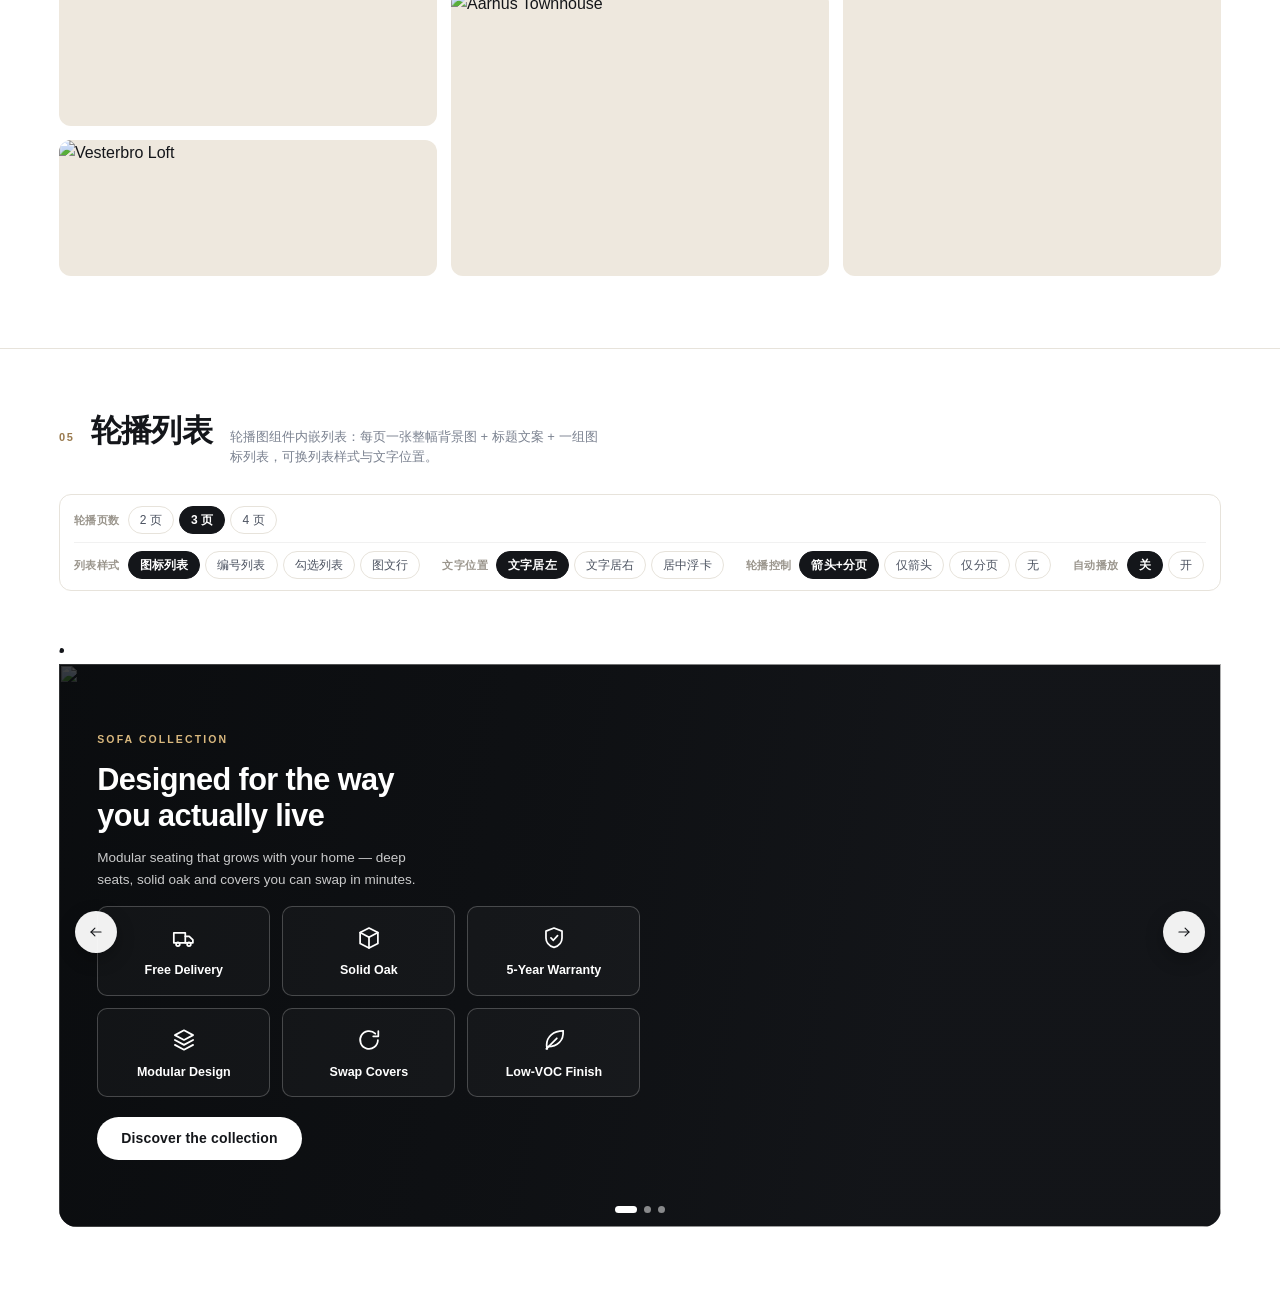
==== commit 707a9349: "feat: 完成结构5（轮播列表）排版变体与编辑面板联动" ====
--- a/index.html
+++ b/index.html
@@ -4,12 +4,13 @@
 <meta charset="utf-8">
 <meta name="viewport" content="width=device-width, initial-scale=1">
 <title>模块结构 · 排版变体库</title>
-<meta name="description" content="四类模块的多种排版切换：双排列表 / 单排列表 / 多排列表 / 复合列表。">
+<meta name="description" content="四类模块的多种排版切换：双排列表 / 单排列表 / 多排列表 / 复合列表 / 轮播列表。">
 <link rel="stylesheet" href="assets/css/base.css">
 <link rel="stylesheet" href="assets/css/mod1.css">
 <link rel="stylesheet" href="assets/css/mod2.css">
 <link rel="stylesheet" href="assets/css/mod3.css">
 <link rel="stylesheet" href="assets/css/mod4.css">
+<link rel="stylesheet" href="assets/css/mod5.css">
 </head>
 <body>
 
@@ -24,6 +25,7 @@
       <a href="#m2"><b>02</b> 单排列表</a>
       <a href="#m3"><b>03</b> 多排列表</a>
       <a href="#m4"><b>04</b> 复合列表</a>
+      <a href="#m5"><b>05</b> 轮播列表</a>
     </nav>
     <a class="topbar__cta" href="editor.html">
       <span class="topbar__cta-long">装修编辑页</span>
@@ -95,6 +97,21 @@
     </div>
   </section>
 
+  <!-- ============ 结构5 ============ -->
+  <section class="mod" id="m5">
+    <div class="mod__inner">
+      <header class="mod__head">
+        <span class="mod__num">05</span>
+        <div class="mod__titlewrap">
+          <h2 class="mod__title">轮播列表</h2>
+          <p class="mod__desc">轮播图组件内嵌列表：每页一张整幅背景图 + 标题文案 + 一组图标列表，可换列表样式与文字位置。</p>
+        </div>
+      </header>
+      <div class="ctrl" data-ctrl="m5"></div>
+      <div class="stage" data-stage="m5"></div>
+    </div>
+  </section>
+
 </main>
 
 <script src="assets/js/icons.js"></script>
@@ -103,6 +120,7 @@
 <script src="assets/js/mod2.js"></script>
 <script src="assets/js/mod3.js"></script>
 <script src="assets/js/mod4.js"></script>
+<script src="assets/js/mod5.js"></script>
 <script src="assets/js/main.js"></script>
 </body>
 </html>
--- a/assets/css/mod5.css
+++ b/assets/css/mod5.css
@@ -0,0 +1,279 @@
+/* =========================================================
+   mod5.css — 结构5：轮播列表（轮播图组件内嵌列表）
+   每个轮播页 = 一张整幅背景图 + 标题文案 + 一组列表（列1）
+   列表只保留 图标 + 标题；变体：列表样式 icon/num/check/row
+   × 文字位置 居左 / 居右 / 居中浮卡
+   ========================================================= */
+
+.m5 {
+  position: relative;
+  --m5-r: 18px;
+}
+.m5-flip { transform: rotate(180deg); }
+
+/* ---------- 轮播轨道 ---------- */
+.m5__viewport {
+  position: relative;
+  overflow: hidden;
+  border-radius: var(--m5-r);
+}
+.m5__track {
+  display: flex;
+  transition: transform .6s cubic-bezier(.22, .61, .36, 1);
+}
+.m5__slide {
+  flex: 0 0 100%;
+  min-width: 0;
+}
+
+/* ---------- 整幅背景图（覆盖整个组件） ---------- */
+.m5__frame {
+  position: relative;
+  height: clamp(440px, 44vw, 600px);
+}
+.m5__media {
+  position: absolute;
+  inset: 0;
+  background: #14161a;
+}
+.m5__media img {
+  width: 100%;
+  height: 100%;
+  object-fit: cover;
+  display: block;
+}
+
+/* 简单可读性蒙层：文字居左 / 居右 / 居中 */
+.m5__frame::after {
+  content: "";
+  position: absolute;
+  inset: 0;
+  z-index: 1;
+  pointer-events: none;
+  background: linear-gradient(100deg, rgba(8, 10, 12, .78) 0%, rgba(8, 10, 12, .46) 42%, rgba(8, 10, 12, .1) 72%);
+}
+.m5--right .m5__frame::after {
+  background: linear-gradient(260deg, rgba(8, 10, 12, .78) 0%, rgba(8, 10, 12, .46) 42%, rgba(8, 10, 12, .1) 72%);
+}
+.m5--bg .m5__frame::after {
+  background: radial-gradient(130% 130% at 50% 50%, rgba(8, 10, 12, .62) 0%, rgba(8, 10, 12, .42) 60%, rgba(8, 10, 12, .3) 100%);
+}
+
+/* ---------- 内容浮层 ---------- */
+.m5__body {
+  position: absolute;
+  top: 0;
+  bottom: 0;
+  z-index: 2;
+  display: flex;
+  flex-direction: column;
+  justify-content: center;
+  gap: 14px;
+  width: min(620px, 54%);
+  padding: clamp(24px, 3vw, 48px);
+  color: #fff;
+}
+.m5--left .m5__body { left: 0; }
+.m5--right .m5__body { right: 0; }
+.m5--bg .m5__body {
+  left: 50%;
+  right: auto;
+  top: 50%;
+  bottom: auto;
+  transform: translate(-50%, -50%);
+  width: min(680px, 80%);
+  padding: clamp(24px, 3vw, 42px);
+  background: rgba(10, 12, 14, .6);
+  border-radius: 16px;
+  text-align: center;
+  align-items: center;
+}
+
+.m5__eyebrow {
+  font-size: 10.5px;
+  font-weight: 700;
+  letter-spacing: .2em;
+  text-transform: uppercase;
+  color: #d9b87e;
+}
+.m5__title {
+  font-size: clamp(22px, 2.4vw, 34px);
+  font-weight: 680;
+  letter-spacing: -.02em;
+  line-height: 1.16;
+  color: #fff;
+  max-width: 18ch;
+}
+.m5__lede {
+  font-size: 13.5px;
+  line-height: 1.6;
+  color: rgba(255, 255, 255, .78);
+  max-width: 44ch;
+}
+.m5__cta { margin-top: 6px; align-self: flex-start; }
+.m5--bg .m5__cta { align-self: center; }
+/* 背景图上用白底按钮，保证可见 */
+.m5 .btn.m5__cta {
+  background: #fff;
+  color: #14161a;
+}
+.m5 .btn.m5__cta:hover { background: #eceff3; }
+
+/* ---------- 列1 列表：图标格（默认） ---------- */
+.m5__list {
+  display: grid;
+  grid-template-columns: repeat(3, minmax(0, 1fr));
+  gap: 12px;
+  margin-top: 2px;
+}
+.m5__item { display: flex; align-items: center; justify-content: flex-start; gap: 8px; }
+.m5__text h4 {
+  font-size: 12.5px;
+  font-weight: 600;
+  line-height: 1.3;
+  color: #fff;
+}
+
+/* 图标列表：图标方块 + 标题（参考图样式） */
+.m5--icon .m5__item {
+  flex-direction: column;
+  justify-content: center;
+  gap: 9px;
+  padding: 16px 8px;
+  border: 1px solid rgba(255, 255, 255, .22);
+  border-radius: 10px;
+  background: rgba(255, 255, 255, .03);
+}
+.m5--icon .m5__icon {
+  width: 30px;
+  height: 30px;
+  display: grid;
+  place-items: center;
+  color: #fff;
+}
+.m5--icon .m5__icon .ic { width: 26px; height: 26px; }
+.m5--icon .m5__text h4 { text-align: center; }
+
+/* 编号列表 */
+.m5--num .m5__list { grid-template-columns: repeat(2, minmax(0, 1fr)); }
+.m5--num .m5__item { align-items: baseline; gap: 10px; }
+.m5--num .m5__num {
+  font-size: 20px;
+  font-weight: 700;
+  font-variant-numeric: tabular-nums;
+  color: #d9b87e;
+  min-width: 30px;
+}
+
+/* 勾选列表 */
+.m5--check .m5__list { grid-template-columns: repeat(2, minmax(0, 1fr)); }
+.m5--check .m5__item {
+  gap: 8px;
+  padding: 11px 12px;
+  border: 1px solid rgba(255, 255, 255, .2);
+  border-radius: 10px;
+  background: rgba(255, 255, 255, .04);
+}
+.m5--check .m5__item .ic { width: 15px; height: 15px; color: #d9b87e; }
+.m5--check .m5__item span { font-size: 12.5px; font-weight: 600; color: #fff; }
+
+/* 图文行 */
+.m5--row .m5__list { grid-template-columns: repeat(2, minmax(0, 1fr)); }
+.m5--row .m5__item { gap: 10px; }
+.m5--row .m5__thumb {
+  width: 52px;
+  height: 40px;
+  flex: 0 0 52px;
+  border-radius: 8px;
+  overflow: hidden;
+  background: rgba(255, 255, 255, .1);
+}
+.m5--row .m5__thumb img { width: 100%; height: 100%; object-fit: cover; display: block; }
+
+/* 背景浮卡里列表加宽 */
+.m5--bg .m5__list { grid-template-columns: repeat(3, minmax(0, 1fr)); }
+
+/* ---------- 轮播箭头 / 分页点 ---------- */
+.m5__arrow {
+  position: absolute;
+  top: 50%;
+  transform: translateY(-50%);
+  z-index: 4;
+  width: 42px;
+  height: 42px;
+  border-radius: 50%;
+  background: rgba(255, 255, 255, .94);
+  color: #14161a;
+  display: grid;
+  place-items: center;
+  box-shadow: 0 6px 18px rgba(0, 0, 0, .28);
+  cursor: pointer;
+  transition: transform .2s ease, background .2s ease;
+}
+.m5__arrow:hover { transform: translateY(-50%) scale(1.06); }
+.m5__arrow .ic { width: 16px; height: 16px; }
+.m5__arrow--prev { left: 16px; }
+.m5__arrow--next { right: 16px; }
+
+.m5__dots {
+  position: absolute;
+  z-index: 4;
+  left: 50%;
+  bottom: 14px;
+  transform: translateX(-50%);
+  display: flex;
+  gap: 7px;
+}
+.m5__dots i {
+  width: 7px;
+  height: 7px;
+  border-radius: 999px;
+  background: rgba(255, 255, 255, .5);
+  cursor: pointer;
+  transition: width .25s ease, background .25s ease;
+}
+.m5__dots i.is-on { width: 22px; background: #fff; }
+
+/* ---------- 响应式 ---------- */
+@media (max-width: 900px) {
+  .m5__frame { height: clamp(540px, 84vw, 640px); }
+  .m5__frame::after,
+  .m5--right .m5__frame::after,
+  .m5--bg .m5__frame::after {
+    background: linear-gradient(to top, rgba(8, 10, 12, .88) 0%, rgba(8, 10, 12, .55) 40%, rgba(8, 10, 12, .12) 72%);
+  }
+  .m5__body,
+  .m5--right .m5__body {
+    left: 0;
+    right: 0;
+    top: auto;
+    bottom: 0;
+    transform: none;
+    width: auto;
+    padding: 22px 18px 30px;
+  }
+  .m5--bg .m5__body {
+    left: 12px;
+    right: 12px;
+    bottom: 12px;
+    top: auto;
+    width: auto;
+    padding: 20px 18px;
+    text-align: left;
+    align-items: flex-start;
+  }
+  .m5--bg .m5__cta { align-self: flex-start; }
+  .m5__title { max-width: 100%; }
+  .m5__lede { max-width: 100%; }
+}
+@media (max-width: 640px) {
+  .m5__list,
+  .m5--icon .m5__list,
+  .m5--bg .m5__list { grid-template-columns: repeat(2, minmax(0, 1fr)); }
+  .m5--num .m5__list,
+  .m5--check .m5__list,
+  .m5--row .m5__list { grid-template-columns: 1fr; }
+  .m5__arrow { width: 36px; height: 36px; }
+  .m5__arrow--prev { left: 10px; }
+  .m5__arrow--next { right: 10px; }
+}
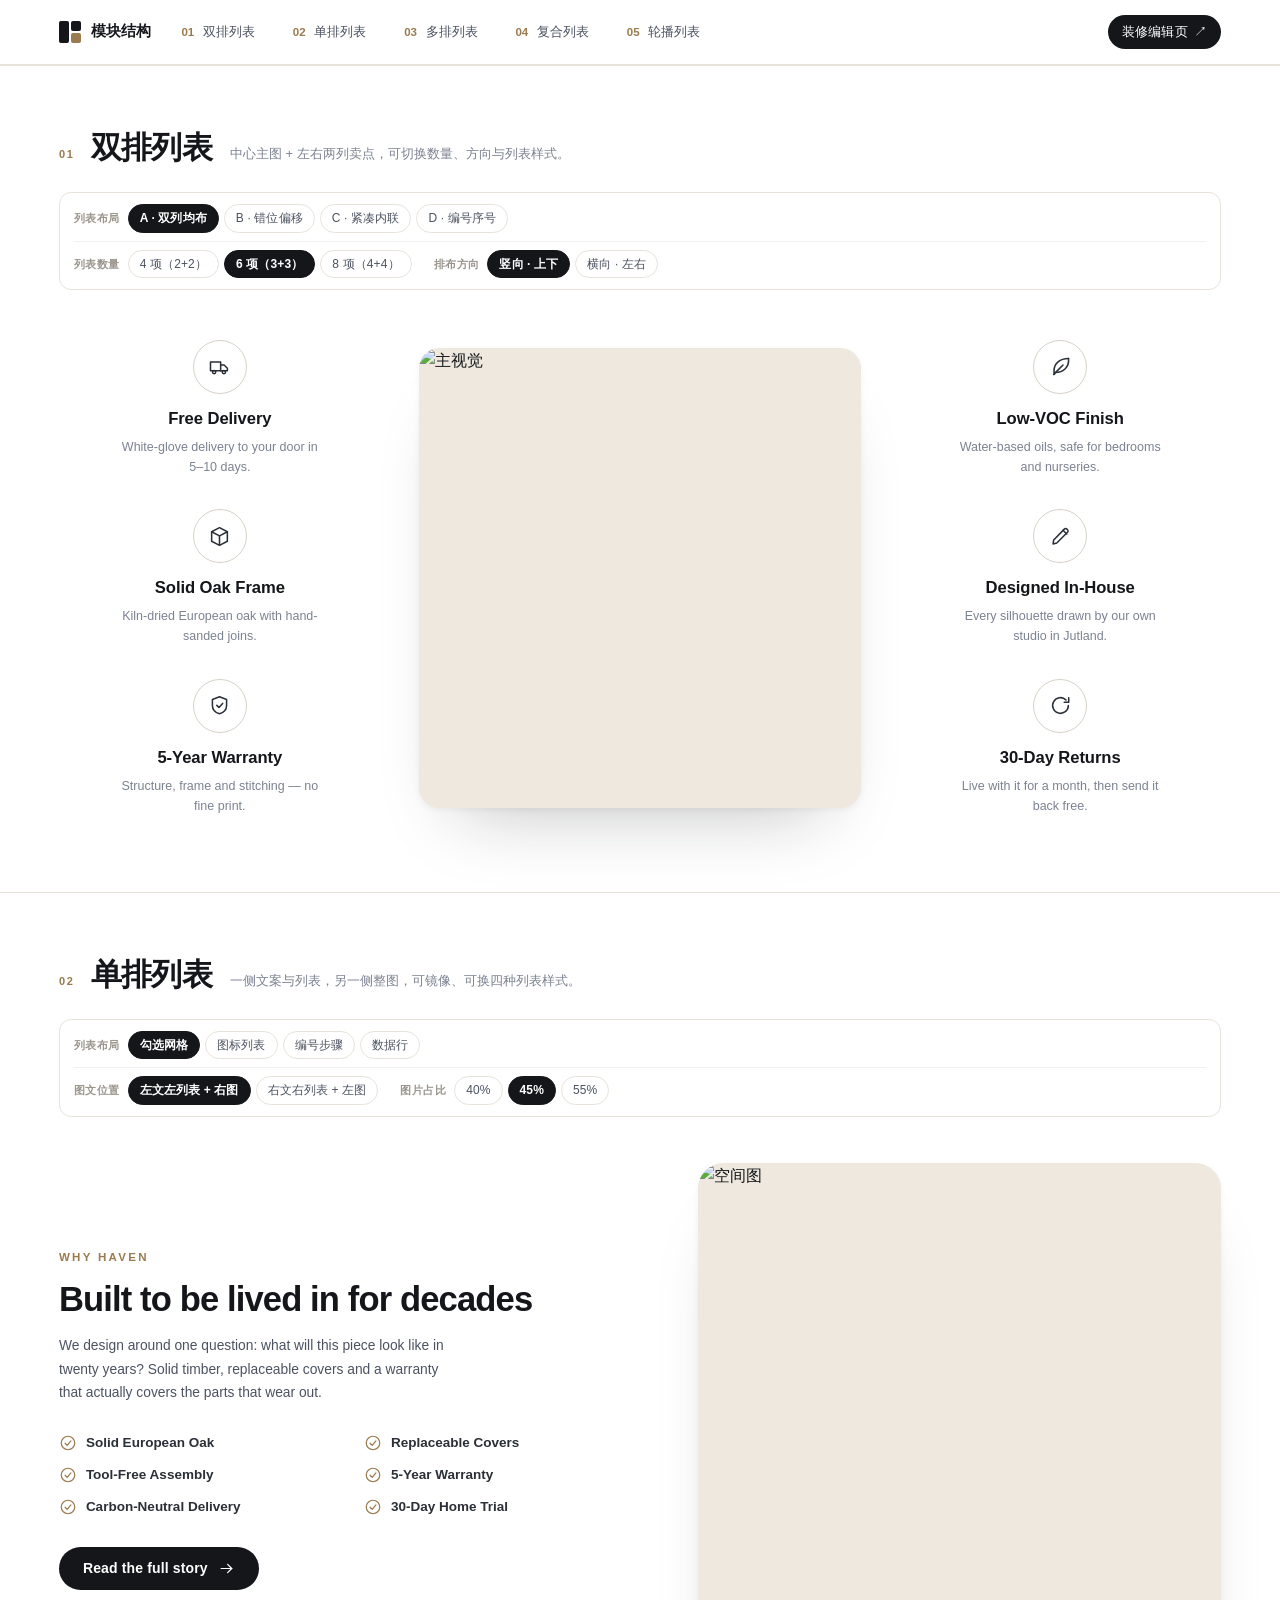
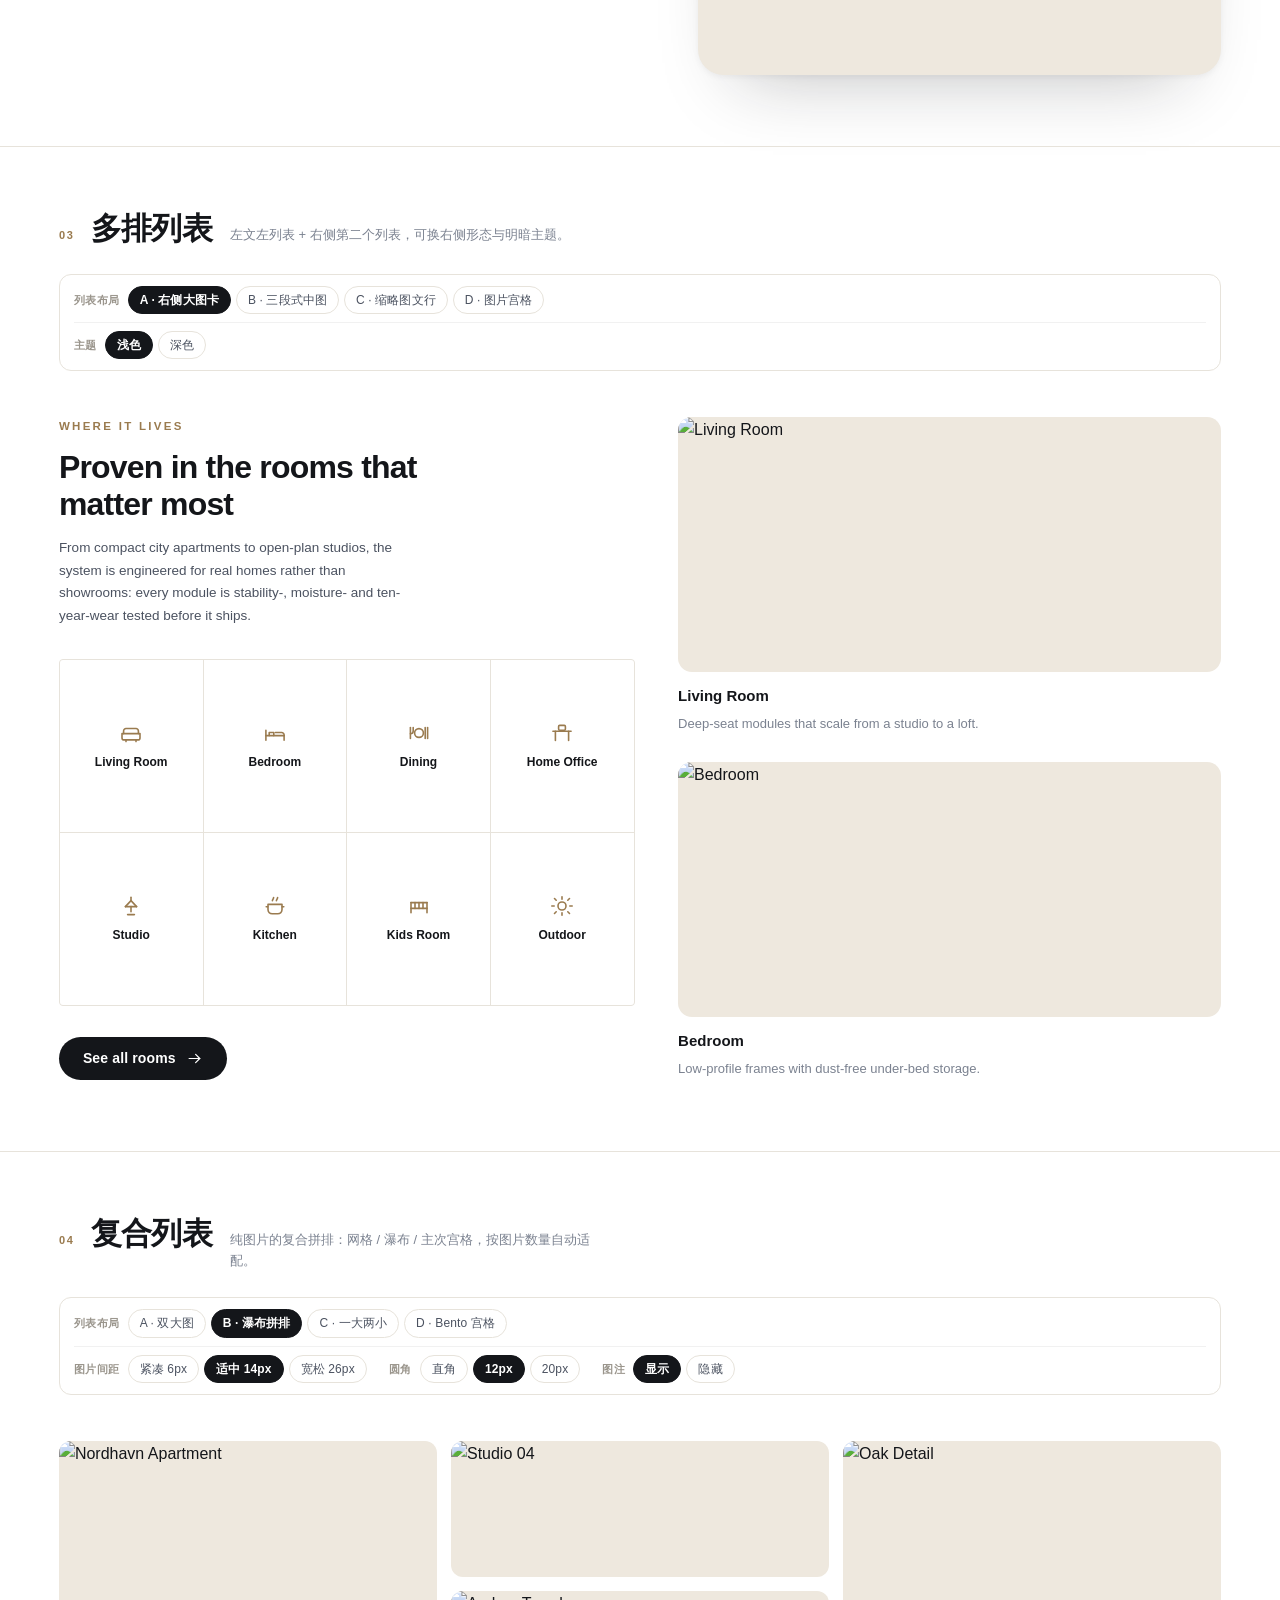
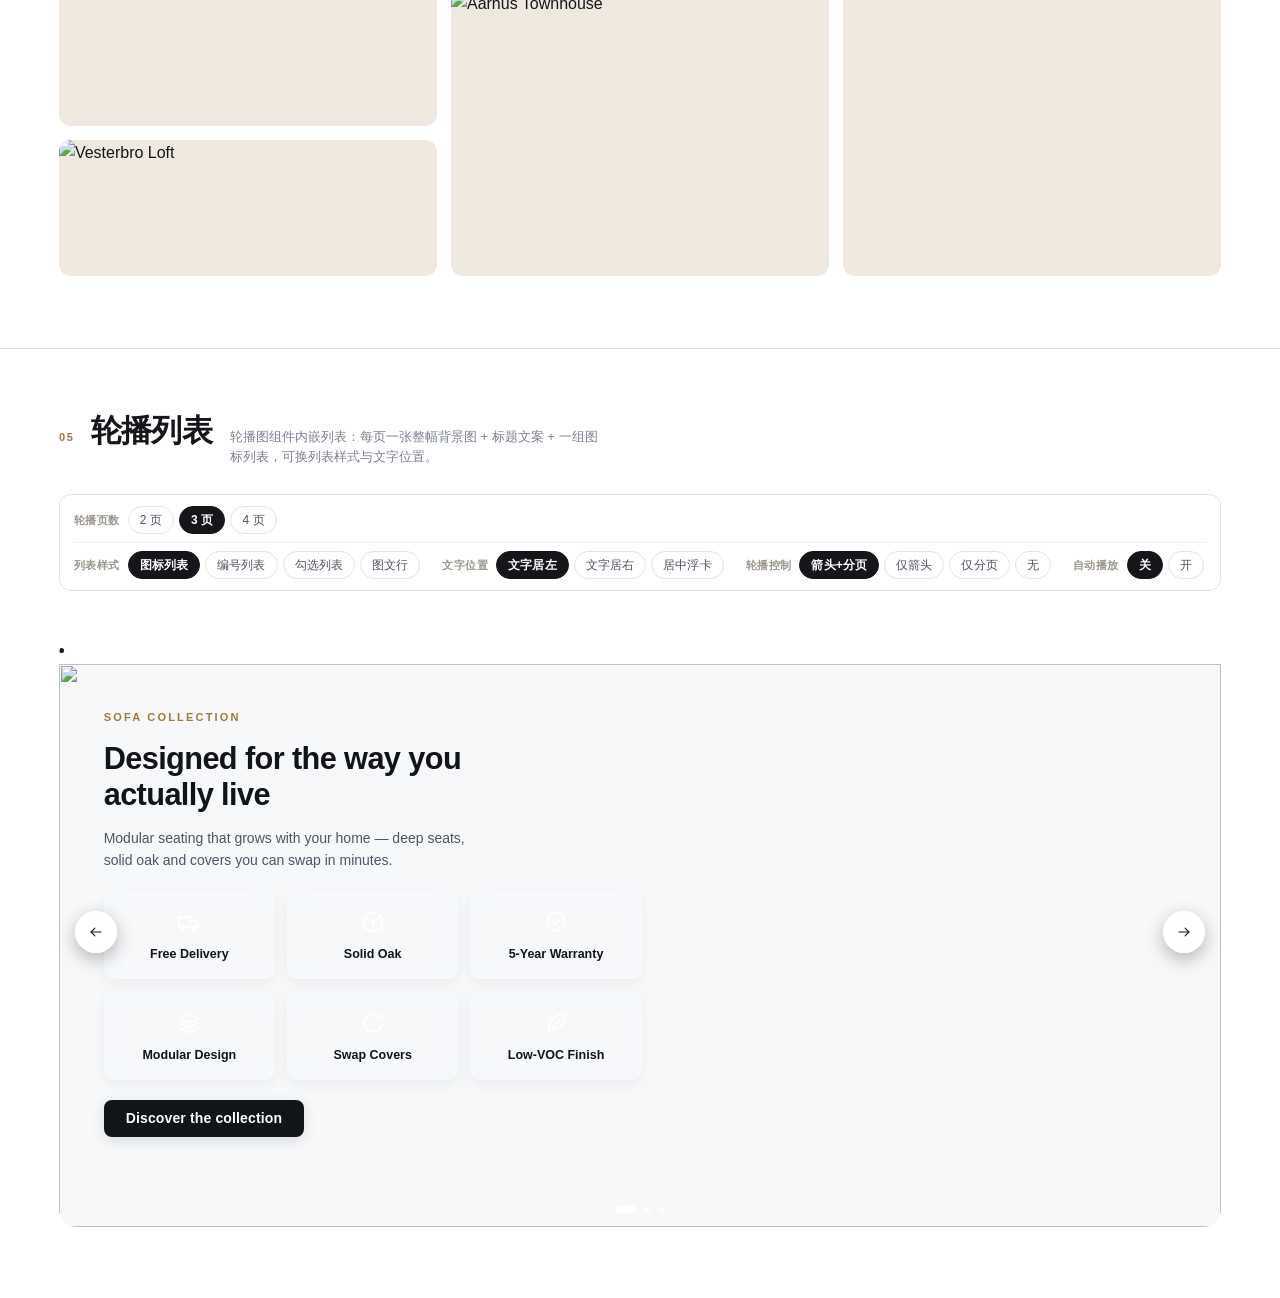
==== commit f98bd7fb: "fix(cache): 给静态资源添加版本号后缀防止浏览器启发式强缓存" ====
--- a/index.html
+++ b/index.html
@@ -114,7 +114,7 @@
 
 </main>
 
-<script src="assets/js/icons.js"></script>
+<script src="assets/js/icons.js?v=2"></script>
 <script src="assets/js/data.js"></script>
 <script src="assets/js/mod1.js"></script>
 <script src="assets/js/mod2.js"></script>
--- a/assets/css/mod5.css
+++ b/assets/css/mod5.css
@@ -30,11 +30,15 @@
 .m5__frame {
   position: relative;
   height: clamp(440px, 44vw, 600px);
+  display: grid;
+  grid-template-columns: 1fr;
+  grid-template-rows: 1fr;
 }
 .m5__media {
-  position: absolute;
-  inset: 0;
-  background: #14161a;
+  grid-area: 1 / 1;
+  position: relative;
+  background: #f6f8fa;
+  overflow: hidden;
 }
 .m5__media img {
   width: 100%;
@@ -43,95 +47,148 @@
   display: block;
 }
 
-/* 简单可读性蒙层：文字居左 / 居右 / 居中 */
+/* 默认不启用渐变蒙层，保持画面通透纯净 */
 .m5__frame::after {
-  content: "";
-  position: absolute;
-  inset: 0;
-  z-index: 1;
-  pointer-events: none;
-  background: linear-gradient(100deg, rgba(8, 10, 12, .78) 0%, rgba(8, 10, 12, .46) 42%, rgba(8, 10, 12, .1) 72%);
-}
-.m5--right .m5__frame::after {
-  background: linear-gradient(260deg, rgba(8, 10, 12, .78) 0%, rgba(8, 10, 12, .46) 42%, rgba(8, 10, 12, .1) 72%);
-}
-.m5--bg .m5__frame::after {
-  background: radial-gradient(130% 130% at 50% 50%, rgba(8, 10, 12, .62) 0%, rgba(8, 10, 12, .42) 60%, rgba(8, 10, 12, .3) 100%);
-}
-
-/* ---------- 内容浮层 ---------- */
+  display: none;
+}
+
+/* ---------- 内容浮层容器（支持自由容器对齐与文案对齐） ---------- */
 .m5__body {
-  position: absolute;
-  top: 0;
-  bottom: 0;
+  grid-area: 1 / 1;
   z-index: 2;
   display: flex;
   flex-direction: column;
-  justify-content: center;
   gap: 14px;
-  width: min(620px, 54%);
-  padding: clamp(24px, 3vw, 48px);
-  color: #fff;
-}
-.m5--left .m5__body { left: 0; }
-.m5--right .m5__body { right: 0; }
-.m5--bg .m5__body {
-  left: 50%;
-  right: auto;
-  top: 50%;
-  bottom: auto;
-  transform: translate(-50%, -50%);
-  width: min(680px, 80%);
-  padding: clamp(24px, 3vw, 42px);
-  background: rgba(10, 12, 14, .6);
-  border-radius: 16px;
+  width: var(--m5-w, 54%);
+  max-width: 100%;
+  padding: clamp(28px, 3.5vw, 56px);
+  box-sizing: border-box;
+  color: #111418;
+}
+
+/* 容器水平对齐 */
+.m5__body.is-align-start,
+.m5--left .m5__body { justify-self: start; }
+.m5__body.is-align-center,
+.m5--center .m5__body { justify-self: center; }
+.m5__body.is-align-end,
+.m5--right .m5__body { justify-self: end; }
+
+/* 容器垂直对齐 */
+.m5__body.is-valign-start { align-self: start; justify-content: flex-start; }
+.m5__body.is-valign-center { align-self: center; justify-content: center; }
+.m5__body.is-valign-end { align-self: end; justify-content: flex-end; }
+
+/* 文案对齐 */
+.m5__body.is-text-center {
   text-align: center;
-  align-items: center;
+}
+.m5__body.is-text-center .m5__eyebrow,
+.m5__body.is-text-center .m5__title,
+.m5__body.is-text-center .m5__lede {
+  margin-left: auto;
+  margin-right: auto;
+}
+.m5__body.is-text-center .m5__cta {
+  align-self: center;
+}
+
+.m5__body.is-text-right {
+  text-align: right;
+}
+.m5__body.is-text-right .m5__eyebrow,
+.m5__body.is-text-right .m5__title,
+.m5__body.is-text-right .m5__lede {
+  margin-left: auto;
+  margin-right: 0;
+}
+.m5__body.is-text-right .m5__cta {
+  align-self: flex-end;
+}
+
+.m5__body.is-text-left {
+  text-align: left;
+}
+.m5__body.is-text-left .m5__eyebrow,
+.m5__body.is-text-left .m5__title,
+.m5__body.is-text-left .m5__lede {
+  margin-left: 0;
+  margin-right: auto;
+}
+.m5__body.is-text-left .m5__cta {
+  align-self: flex-start;
 }
 
 .m5__eyebrow {
-  font-size: 10.5px;
+  font-size: 11px;
   font-weight: 700;
   letter-spacing: .2em;
   text-transform: uppercase;
-  color: #d9b87e;
+  color: #a0783a;
 }
 .m5__title {
-  font-size: clamp(22px, 2.4vw, 34px);
-  font-weight: 680;
+  font-size: clamp(22px, 2.4vw, 36px);
+  font-weight: 700;
   letter-spacing: -.02em;
-  line-height: 1.16;
+  line-height: 1.18;
+  color: #111418;
+  max-width: 22ch;
+  text-shadow: 0 1px 2px rgba(255, 255, 255, 0.4);
+}
+.m5__lede {
+  font-size: 14px;
+  line-height: 1.6;
+  color: #4b5563;
+  max-width: 48ch;
+  text-shadow: 0 1px 2px rgba(255, 255, 255, 0.3);
+}
+.m5__cta { margin-top: 6px; align-self: flex-start; }
+
+.m5 .btn.m5__cta {
+  background: #111418;
   color: #fff;
-  max-width: 18ch;
-}
-.m5__lede {
-  font-size: 13.5px;
-  line-height: 1.6;
-  color: rgba(255, 255, 255, .78);
-  max-width: 44ch;
-}
-.m5__cta { margin-top: 6px; align-self: flex-start; }
-.m5--bg .m5__cta { align-self: center; }
-/* 背景图上用白底按钮，保证可见 */
-.m5 .btn.m5__cta {
-  background: #fff;
-  color: #14161a;
-}
-.m5 .btn.m5__cta:hover { background: #eceff3; }
+  border-radius: 8px;
+  padding: 10px 22px;
+  box-shadow: 0 4px 14px rgba(0, 0, 0, .12);
+}
+.m5 .btn.m5__cta:hover { background: #2b313a; }
 
 /* ---------- 列1 列表：图标格（默认） ---------- */
 .m5__list {
   display: grid;
   grid-template-columns: repeat(3, minmax(0, 1fr));
   gap: 12px;
-  margin-top: 2px;
-}
-.m5__item { display: flex; align-items: center; justify-content: flex-start; gap: 8px; }
+  margin-top: 4px;
+}
+.m5__item {
+  display: flex;
+  flex-direction: column;
+  align-items: center;
+  justify-content: center;
+  gap: 8px;
+  padding: 14px 8px;
+  border-radius: 12px;
+  background: rgba(255, 255, 255, .88);
+  border: 1px solid rgba(0, 0, 0, .08);
+  box-shadow: 0 4px 14px rgba(0, 0, 0, .05);
+  backdrop-filter: blur(10px);
+  -webkit-backdrop-filter: blur(10px);
+  box-sizing: border-box;
+}
+.m5__icon {
+  width: 32px;
+  height: 32px;
+  display: grid;
+  place-items: center;
+  color: #111418;
+}
+.m5__icon .ic { width: 22px; height: 22px; }
 .m5__text h4 {
   font-size: 12.5px;
   font-weight: 600;
   line-height: 1.3;
-  color: #fff;
+  color: #111418;
+  text-align: center;
 }
 
 /* 图标列表：图标方块 + 标题（参考图样式） */
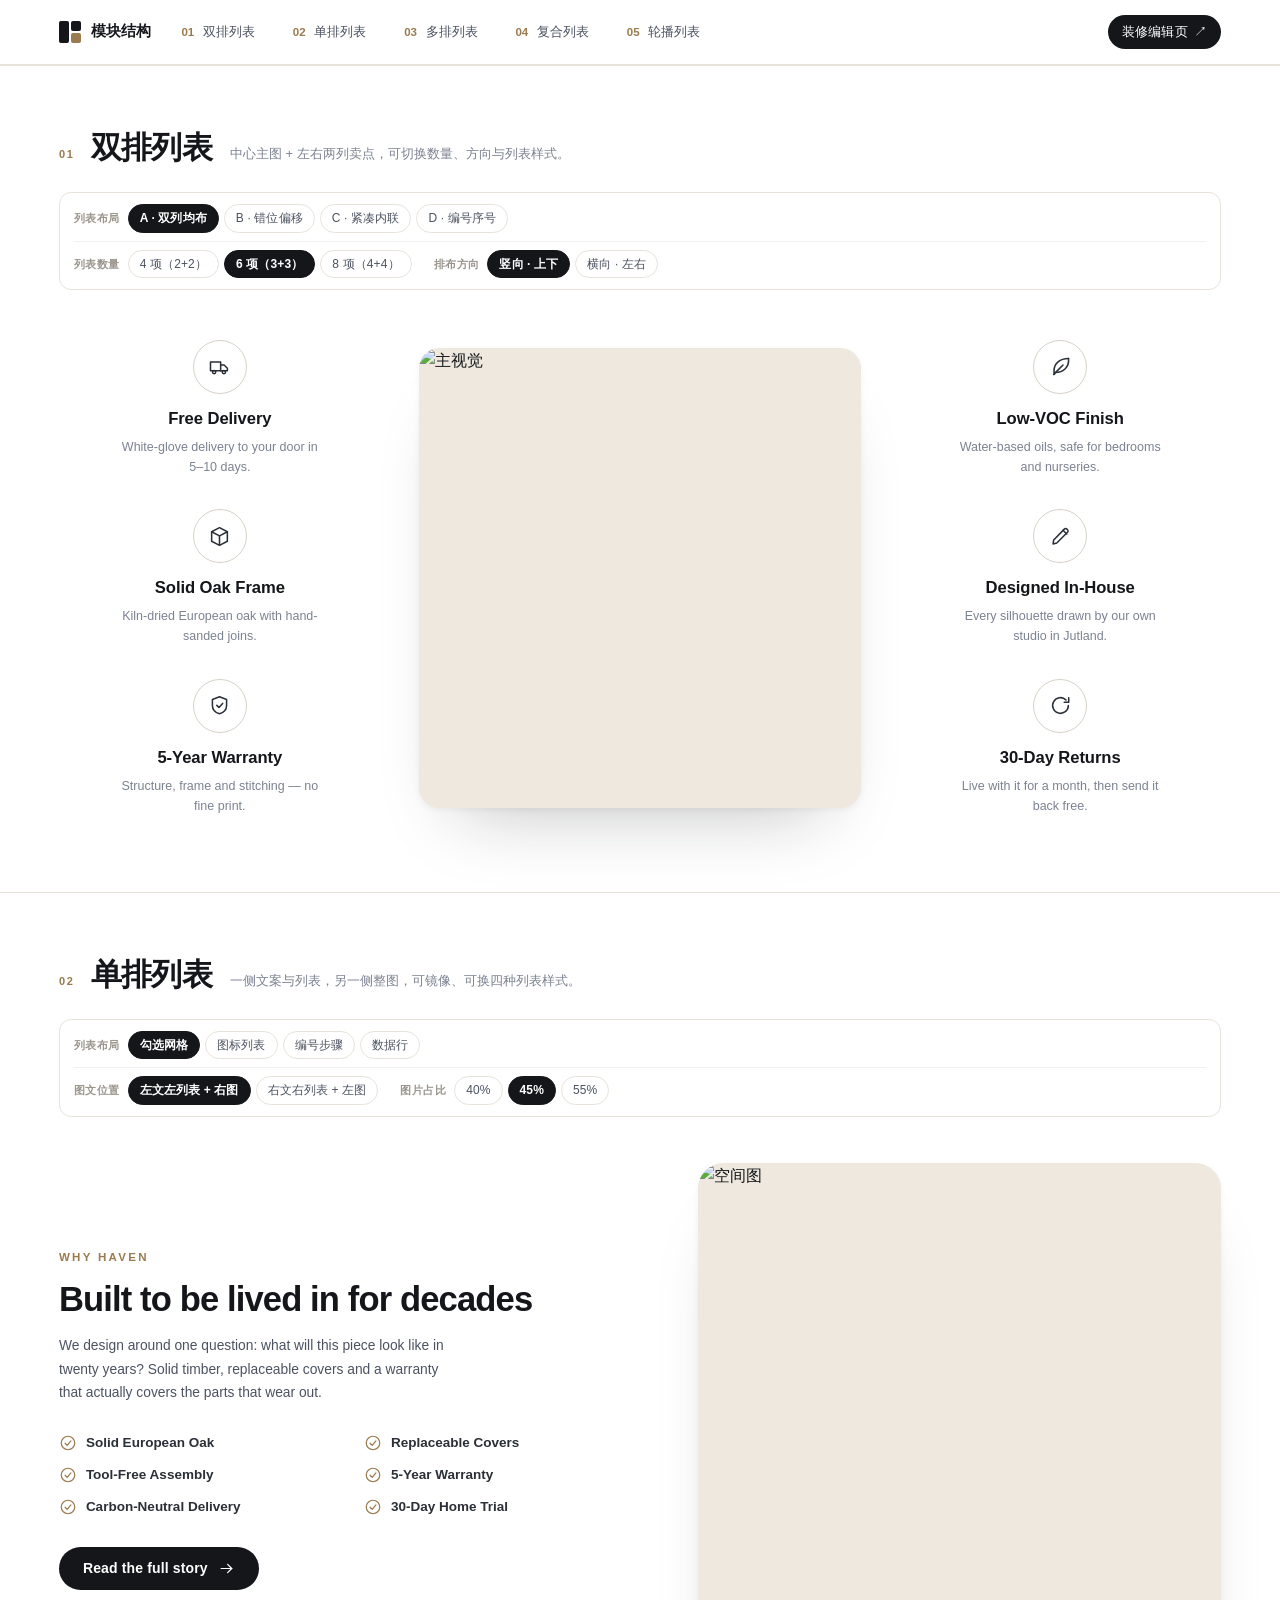
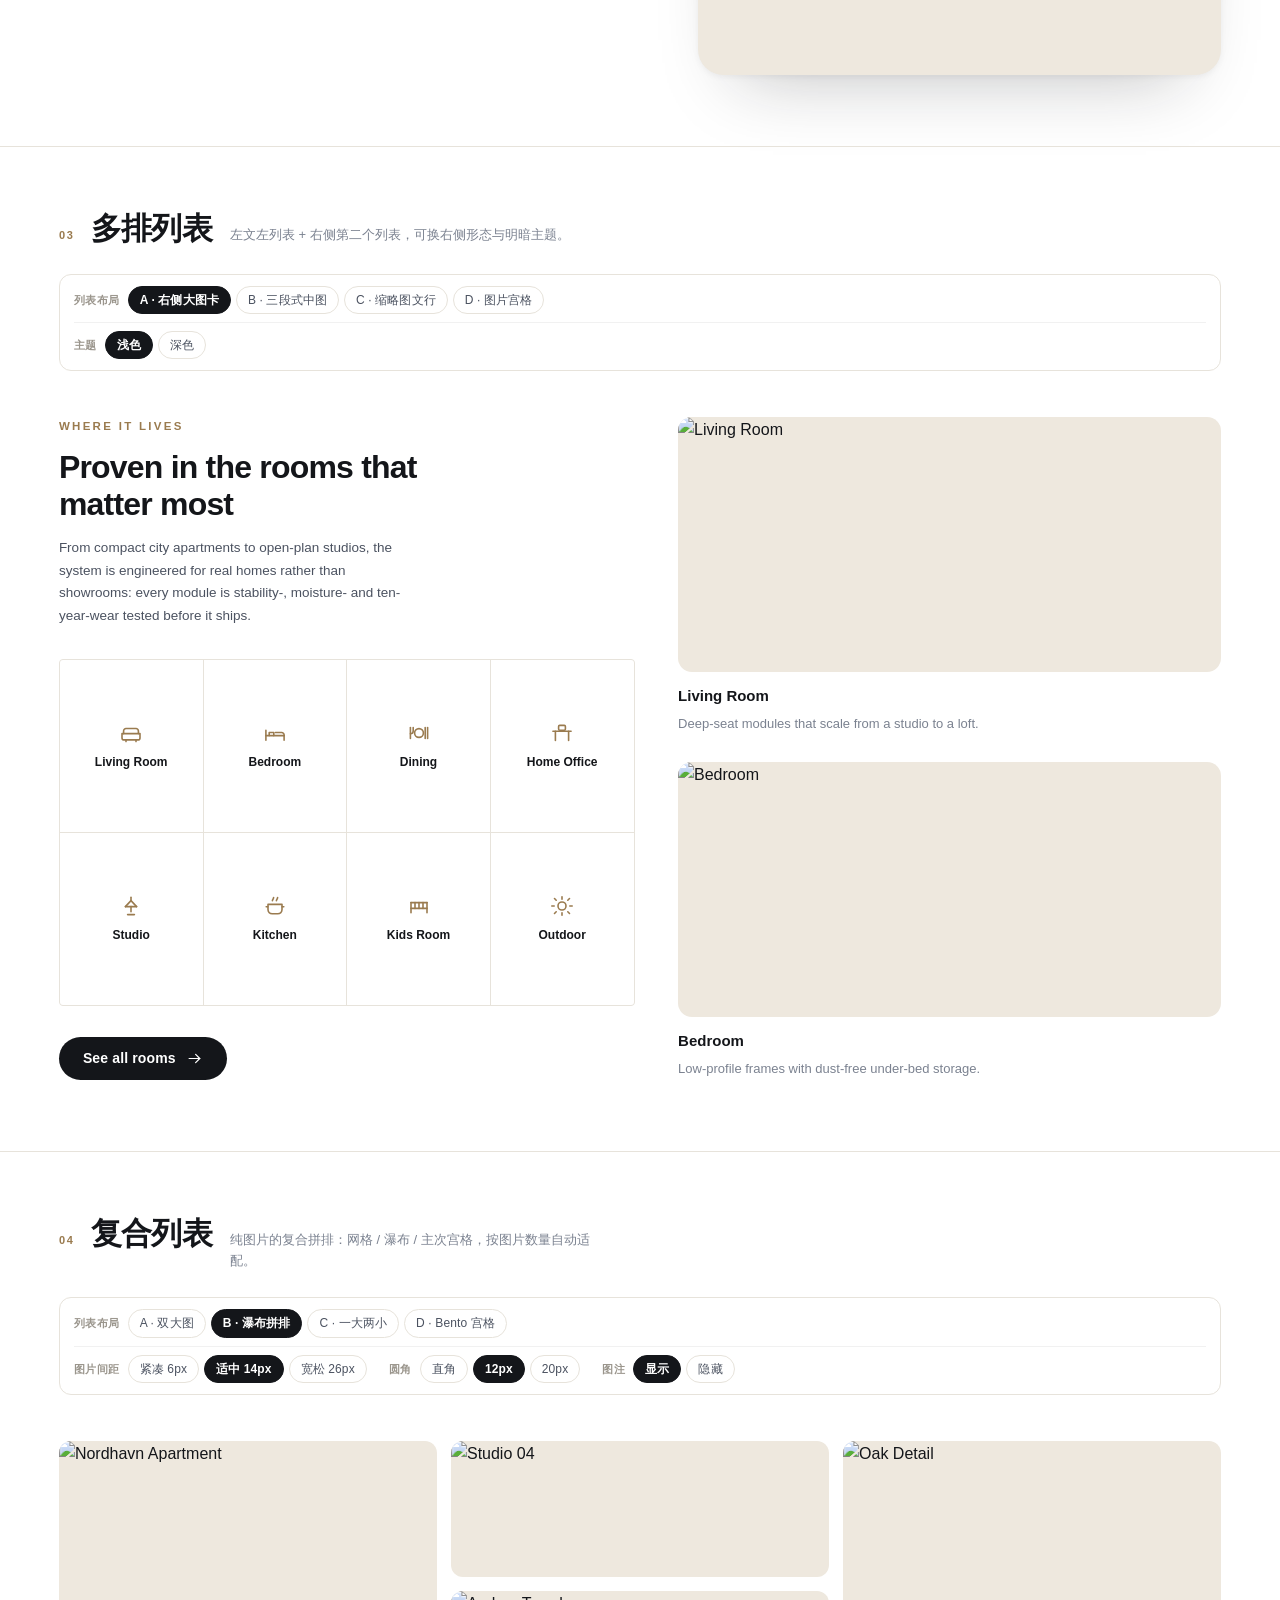
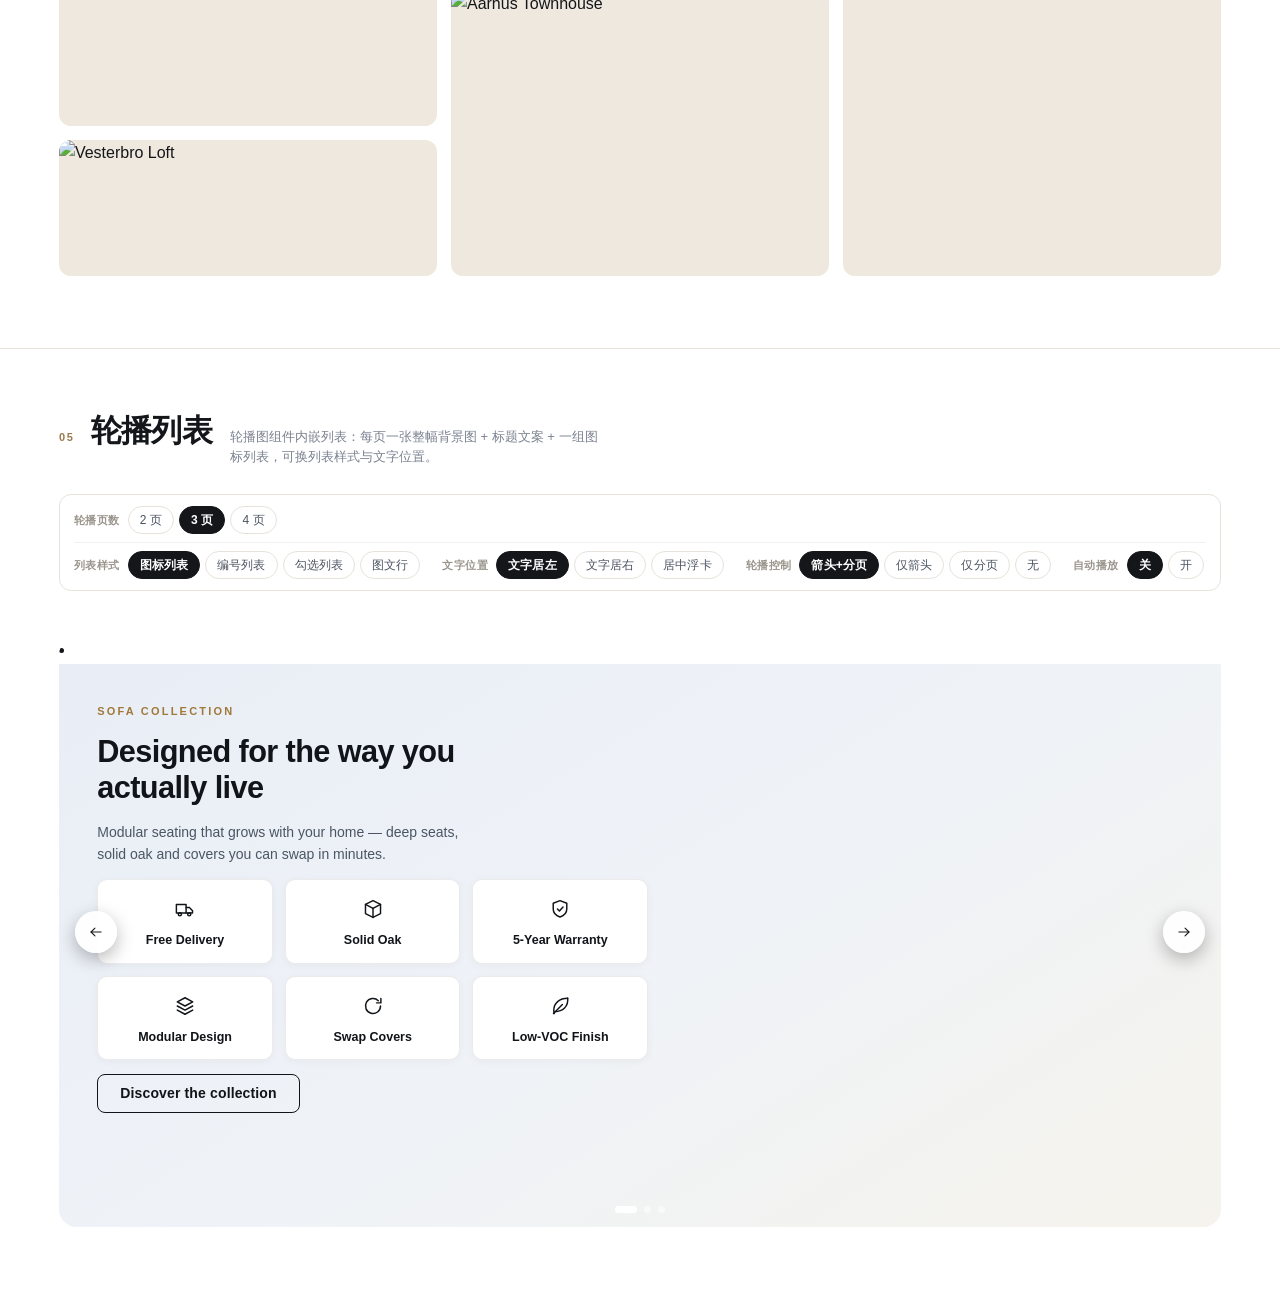
==== commit b4ddbe71: "feat(editor): 按照三张参考截图一比一重构升级列表布局、容器对齐与文案背景控件" ====
--- a/index.html
+++ b/index.html
@@ -114,7 +114,7 @@
 
 </main>
 
-<script src="assets/js/icons.js?v=2"></script>
+<script src="assets/js/icons.js?v=8"></script>
 <script src="assets/js/data.js"></script>
 <script src="assets/js/mod1.js"></script>
 <script src="assets/js/mod2.js"></script>
--- a/assets/css/mod5.css
+++ b/assets/css/mod5.css
@@ -58,12 +58,18 @@
   z-index: 2;
   display: flex;
   flex-direction: column;
-  gap: 14px;
+  gap: var(--m5-gap, 14px);
   width: var(--m5-w, 54%);
   max-width: 100%;
-  padding: clamp(28px, 3.5vw, 56px);
+  padding: clamp(24px, 3vw, 48px);
   box-sizing: border-box;
   color: #111418;
+}
+.m5__body.is-follow-content {
+  margin: clamp(14px, 2vw, 32px);
+}
+.m5__body.is-free-content {
+  margin: 0;
 }
 
 /* 容器水平对齐 */
@@ -133,32 +139,55 @@
   line-height: 1.18;
   color: #111418;
   max-width: 22ch;
-  text-shadow: 0 1px 2px rgba(255, 255, 255, 0.4);
+  text-shadow: none;
 }
 .m5__lede {
   font-size: 14px;
   line-height: 1.6;
   color: #4b5563;
   max-width: 48ch;
-  text-shadow: 0 1px 2px rgba(255, 255, 255, 0.3);
-}
-.m5__cta { margin-top: 6px; align-self: flex-start; }
-
-.m5 .btn.m5__cta {
-  background: #111418;
-  color: #fff;
+  text-shadow: none;
+}
+.m5__cta { margin-top: 0; align-self: flex-start; }
+
+.m5 .btn.m5__cta,
+.m5 .ed-btn.m5__cta,
+.m5 a.m5__cta {
+  background: transparent !important;
+  color: #111418 !important;
+  border: 1.5px solid #111418 !important;
   border-radius: 8px;
   padding: 10px 22px;
-  box-shadow: 0 4px 14px rgba(0, 0, 0, .12);
-}
-.m5 .btn.m5__cta:hover { background: #2b313a; }
-
-/* ---------- 列1 列表：图标格（默认） ---------- */
+  box-shadow: none;
+  font-weight: 600;
+  transition: all .2s ease;
+}
+.m5 .btn.m5__cta:hover,
+.m5 .ed-btn.m5__cta:hover,
+.m5 a.m5__cta:hover {
+  background: rgba(17, 20, 24, .06) !important;
+  color: #000000 !important;
+  border-color: #000000 !important;
+}
+
+/* ---------- 内部列表：包裹容器、网格与图文对齐 ---------- */
+.m5__list-wrap {
+  width: var(--m5-list-w, 100%);
+  max-width: 100%;
+  display: flex;
+}
+.m5__list-wrap.is-list-align-start { align-self: flex-start; justify-content: flex-start; }
+.m5__list-wrap.is-list-align-center { align-self: center; justify-content: center; }
+.m5__list-wrap.is-list-align-end { align-self: flex-end; justify-content: flex-end; }
+
 .m5__list {
   display: grid;
-  grid-template-columns: repeat(3, minmax(0, 1fr));
-  gap: 12px;
-  margin-top: 4px;
+  grid-template-columns: repeat(var(--m5-cols, 3), minmax(0, 1fr));
+  gap: var(--m5-list-gap, 12px);
+  width: 100%;
+  margin: 0;
+  padding: 0;
+  list-style: none;
 }
 .m5__item {
   display: flex;
@@ -166,15 +195,45 @@
   align-items: center;
   justify-content: center;
   gap: 8px;
-  padding: 14px 8px;
+  padding: 14px 10px;
   border-radius: 12px;
-  background: rgba(255, 255, 255, .88);
+  background: #ffffff;
   border: 1px solid rgba(0, 0, 0, .08);
-  box-shadow: 0 4px 14px rgba(0, 0, 0, .05);
-  backdrop-filter: blur(10px);
-  -webkit-backdrop-filter: blur(10px);
+  box-shadow: 0 2px 8px rgba(0, 0, 0, .04);
   box-sizing: border-box;
 }
+
+/* 图文对齐（图标 + 文字一起） */
+.m5__list.is-item-left .m5__item,
+.m5--icon .m5__list.is-item-left .m5__item {
+  align-items: flex-start;
+  text-align: left;
+}
+.m5__list.is-item-left .m5__text h4,
+.m5--icon .m5__list.is-item-left .m5__text h4 {
+  text-align: left;
+}
+
+.m5__list.is-item-center .m5__item,
+.m5--icon .m5__list.is-item-center .m5__item {
+  align-items: center;
+  text-align: center;
+}
+.m5__list.is-item-center .m5__text h4,
+.m5--icon .m5__list.is-item-center .m5__text h4 {
+  text-align: center;
+}
+
+.m5__list.is-item-right .m5__item,
+.m5--icon .m5__list.is-item-right .m5__item {
+  align-items: flex-end;
+  text-align: right;
+}
+.m5__list.is-item-right .m5__text h4,
+.m5--icon .m5__list.is-item-right .m5__text h4 {
+  text-align: right;
+}
+
 .m5__icon {
   width: 32px;
   height: 32px;
@@ -183,33 +242,35 @@
   color: #111418;
 }
 .m5__icon .ic { width: 22px; height: 22px; }
+.m5__text { width: 100%; }
 .m5__text h4 {
   font-size: 12.5px;
   font-weight: 600;
   line-height: 1.3;
   color: #111418;
-  text-align: center;
-}
-
-/* 图标列表：图标方块 + 标题（参考图样式） */
+  margin: 0;
+}
+
+/* 图标列表：图标方块 + 标题（纯净白底，无毛玻璃） */
 .m5--icon .m5__item {
   flex-direction: column;
   justify-content: center;
-  gap: 9px;
-  padding: 16px 8px;
-  border: 1px solid rgba(255, 255, 255, .22);
+  gap: 8px;
+  padding: 14px 10px;
+  border: 1px solid rgba(0, 0, 0, .08);
   border-radius: 10px;
-  background: rgba(255, 255, 255, .03);
+  background: #ffffff;
+  box-shadow: 0 2px 8px rgba(0, 0, 0, .04);
 }
 .m5--icon .m5__icon {
   width: 30px;
   height: 30px;
   display: grid;
   place-items: center;
-  color: #fff;
-}
-.m5--icon .m5__icon .ic { width: 26px; height: 26px; }
-.m5--icon .m5__text h4 { text-align: center; }
+  color: #111418;
+}
+.m5--icon .m5__icon .ic { width: 22px; height: 22px; }
+.m5--icon .m5__text h4 { text-align: center; color: #111418; }
 
 /* 编号列表 */
 .m5--num .m5__list { grid-template-columns: repeat(2, minmax(0, 1fr)); }
